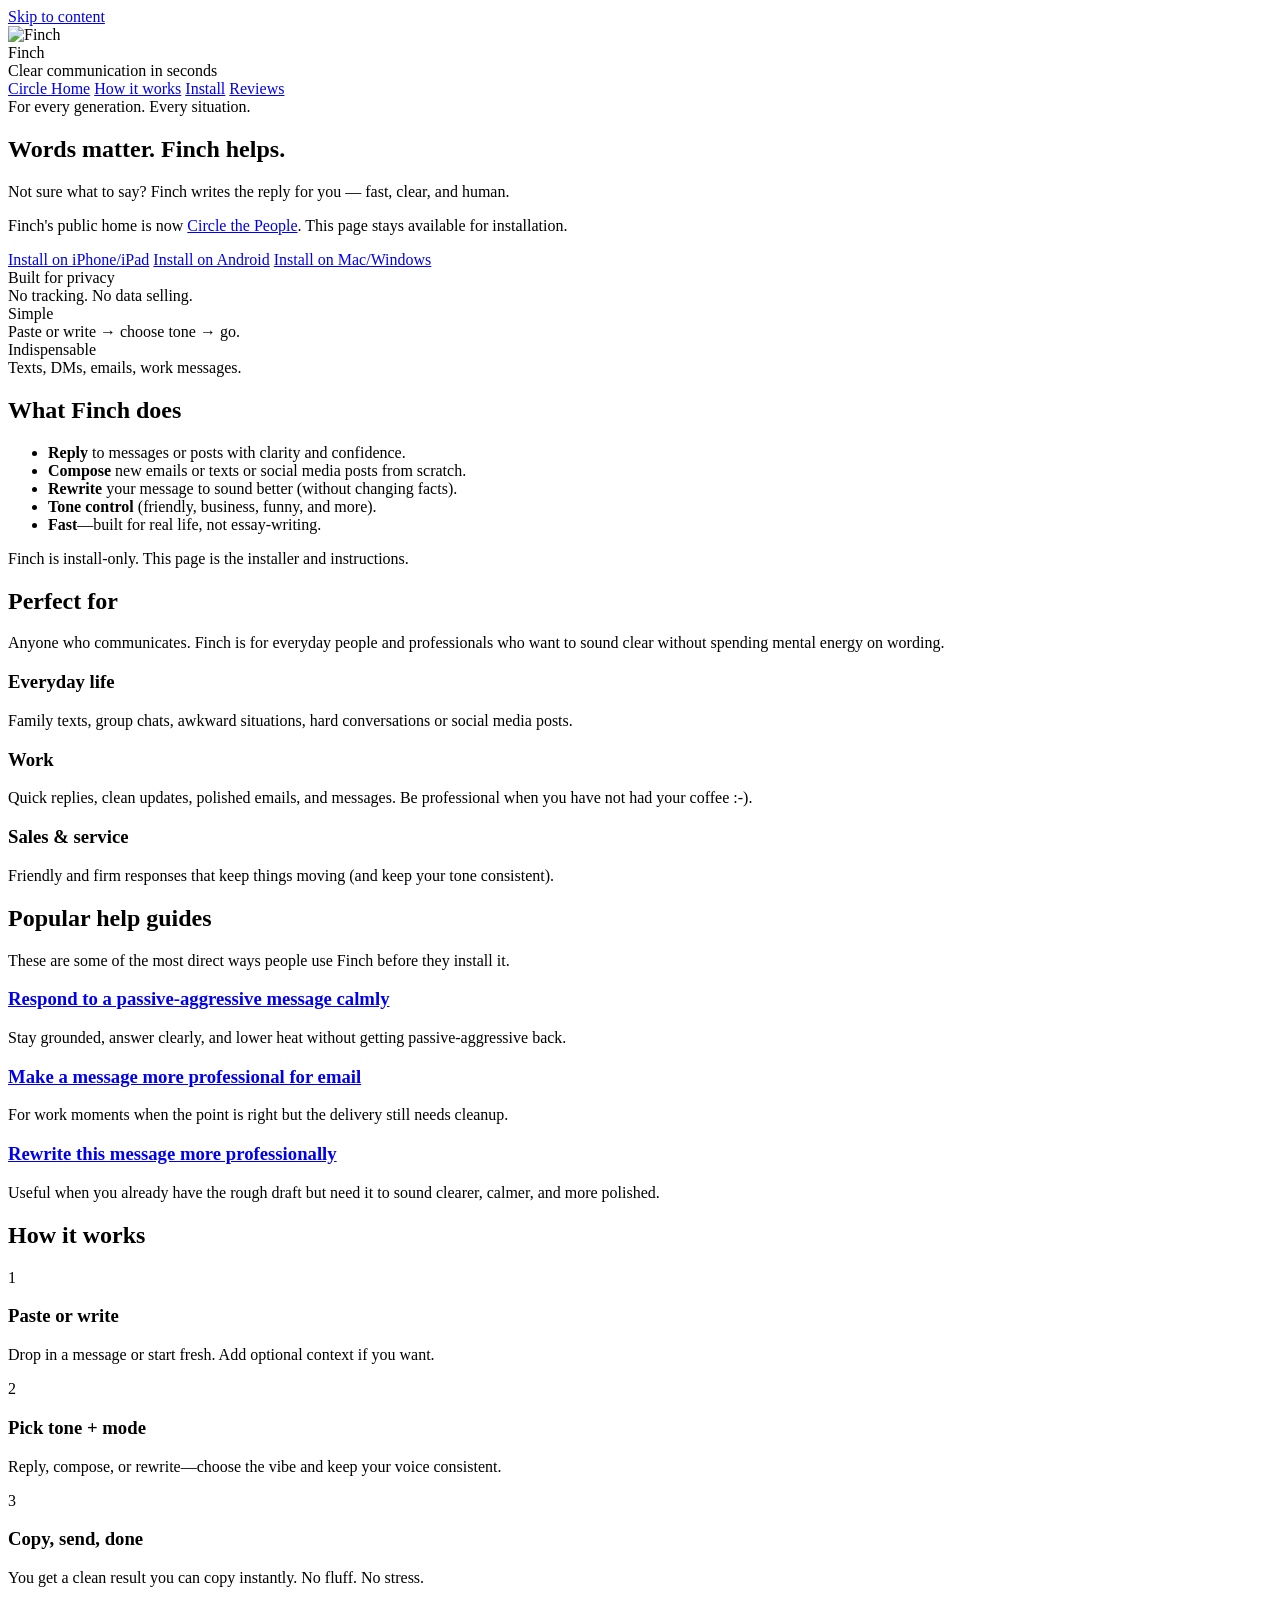
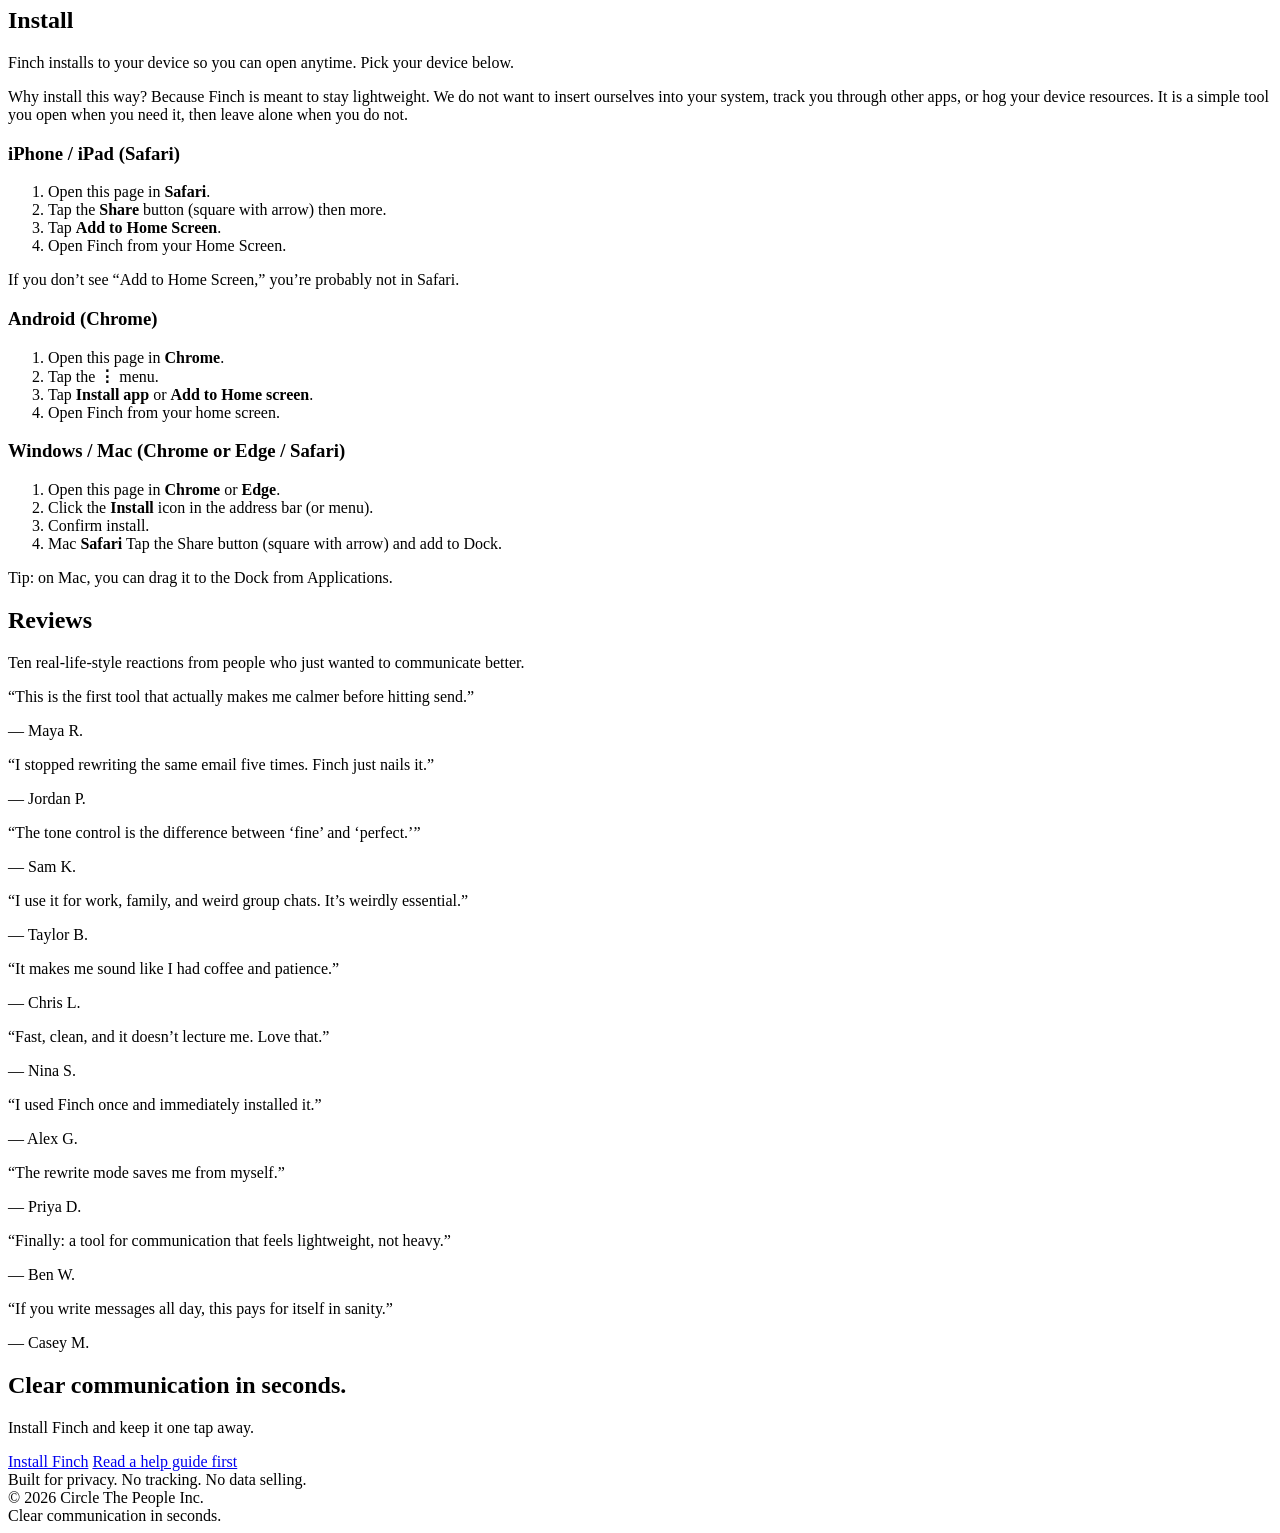
==== pages/index.html @ f5c632ac "Add Finch lightweight install trust note" ====
<!doctype html>
<html lang="en">
<head>
  <meta charset="utf-8" />
  <meta name="viewport" content="width=device-width,initial-scale=1,viewport-fit=cover" />

  <title>Finch — Clear communication in seconds</title>
  <meta name="description" content="Finch helps you write clearer messages, posts and emails in seconds—reply, compose, rewrite, and sound like you." />
  <meta name="robots" content="noindex, follow, noarchive" />
  <link rel="canonical" href="https://circlethepeople.com/finch/" />

  <!-- PWA -->
  <meta name="theme-color" content="#2DCBB7" />
  <link rel="manifest" href="/site.webmanifest" />

  <!-- Icons (adjust filenames only if yours differ) -->
  <link rel="icon" href="/favicon.ico" />
  <link rel="apple-touch-icon" href="/apple-touch-icon.png" />

  <!-- Social -->
  <meta property="og:title" content="Finch — Clear communication in seconds" />
  <meta property="og:description" content="Words matter. Finch helps. Reply, compose, and rewrite in seconds." />
  <meta property="og:type" content="website" />
  <meta property="og:url" content="https://circlethepeople.com/finch/" />

  <script type="application/ld+json">
    {
      "@context": "https://schema.org",
      "@type": "SoftwareApplication",
      "name": "Finch",
      "applicationCategory": "CommunicationApplication",
      "operatingSystem": "Web",
      "url": "https://circlethepeople.com/finch/",
      "installUrl": "https://finchisacinch.com/#install",
      "description": "Finch helps you generate replies to messages instantly using tone and context.",
      "sameAs": [
        "https://finchisacinch.com/"
      ],
      "isPartOf": {
        "@type": "WebSite",
        "name": "Circle the People",
        "url": "https://circlethepeople.com/"
      }
    }
  </script>

  <!-- CSS -->
  <link rel="stylesheet" href="/style.css?v=77781" />
</head>

<body class="install">
  <a class="skip" href="#main">Skip to content</a>

  <!-- Top nav -->
  <header class="siteHeader">
    <div class="wrap">
      <div class="brandLockup">
        <img class="logo" src="/icon-192.png" alt="Finch" width="36" height="36" />
        <div class="brandText">
          <div class="brandName">Finch</div>
          <div class="brandTag">Clear communication in seconds</div>
        </div>
      </div>

      <nav class="siteNav">
        <a href="https://circlethepeople.com/finch/" class="navLink">Circle Home</a>
        <a href="#how" class="navLink">How it works</a>
        <a href="#install" class="navLink">Install</a>
        <a href="#reviews" class="navLink">Reviews</a>
      </nav>
    </div>
  </header>

  <main id="main">
    <!-- HERO -->
    <section class="hero">
      <div class="wrap heroGrid">
        <div class="heroCopy">
          <div class="pill">For every generation. Every situation.</div>

         <h1 class="heroTitle">Words matter. Finch helps.</h1>
<p class="heroSub">
  Not sure what to say? Finch writes the reply for you — fast, clear, and human.
</p>
          <p class="heroSub">
            Finch's public home is now <a href="https://circlethepeople.com/finch/">Circle the People</a>.
            This page stays available for installation.
          </p>

          <div class="ctaRow">
            <a class="btn btnPrimary" href="#install-ios">Install on iPhone/iPad</a>
            <a class="btn btnGhost" href="#install-android">Install on Android</a>
            <a class="btn btnGhost" href="#install-desktop">Install on Mac/Windows</a>
          </div>

          <div class="trustRow">
            <div class="trustItem">
              <div class="trustTitle">Built for privacy</div>
              <div class="trustText">No tracking. No data selling.</div>
            </div>
            <div class="trustItem">
              <div class="trustTitle">Simple</div>
              <div class="trustText">Paste or write → choose tone → go.</div>
            </div>
            <div class="trustItem">
              <div class="trustTitle">Indispensable</div>
              <div class="trustText">Texts, DMs, emails, work messages.</div>
            </div>
          </div>
        </div>

        <!-- Right side: clean feature bullets (NO preview image) -->
        <div class="heroCard">
          <h2 class="cardTitle">What Finch does</h2>
          <ul class="cleanList">
            <li><strong>Reply</strong> to messages or posts with clarity and confidence.</li>
            <li><strong>Compose</strong> new emails or texts or social media posts from scratch.</li>
            <li><strong>Rewrite</strong> your message to sound better (without changing facts).</li>
            <li><strong>Tone control</strong> (friendly, business, funny, and more).</li>
            <li><strong>Fast</strong>—built for real life, not essay-writing.</li>
          </ul>

          <div class="note">
            Finch is install-only. This page is the installer and instructions.
          </div>
        </div>
      </div>
    </section>

    <!-- WHO IT'S FOR -->
    <section class="section">
      <div class="wrap">
        <h2 class="sectionTitle">Perfect for</h2>
        <p class="sectionSub">
          Anyone who communicates. Finch is for everyday people and professionals who want to sound clear without spending mental energy on wording.
        </p>

          <div class="grid3">
            <div class="tile">
              <h3>Everyday life</h3>
              <p>Family texts, group chats, awkward situations, hard conversations or social media posts.</p>
            </div>
          <div class="tile">
            <h3>Work</h3>
            <p>Quick replies, clean updates, polished emails, and messages. Be professional when you have not had your coffee :-).</p>
          </div>
          <div class="tile">
            <h3>Sales & service</h3>
            <p>Friendly and firm responses that keep things moving (and keep your tone consistent).</p>
            </div>
          </div>
        </div>
      </section>

    <section class="section" aria-labelledby="help-guides">
      <div class="wrap">
        <h2 class="sectionTitle" id="help-guides">Popular help guides</h2>
        <p class="sectionSub">
          These are some of the most direct ways people use Finch before they install it.
        </p>

        <div class="grid3">
          <div class="tile">
            <h3><a href="https://help.circlethepeople.com/respond-to-passive-aggressive-message-calmly">Respond to a passive-aggressive message calmly</a></h3>
            <p>Stay grounded, answer clearly, and lower heat without getting passive-aggressive back.</p>
          </div>
          <div class="tile">
            <h3><a href="https://help.circlethepeople.com/make-message-more-professional-for-email">Make a message more professional for email</a></h3>
            <p>For work moments when the point is right but the delivery still needs cleanup.</p>
          </div>
          <div class="tile">
            <h3><a href="https://help.circlethepeople.com/rewrite-this-message-more-professional">Rewrite this message more professionally</a></h3>
            <p>Useful when you already have the rough draft but need it to sound clearer, calmer, and more polished.</p>
          </div>
        </div>
      </div>
    </section>

    <!-- HOW IT WORKS -->
    <section class="section" id="how">
      <div class="wrap">
        <h2 class="sectionTitle">How it works</h2>
        <div class="grid3">
          <div class="step">
            <div class="stepNum">1</div>
            <h3>Paste or write</h3>
            <p>Drop in a message or start fresh. Add optional context if you want.</p>
          </div>
          <div class="step">
            <div class="stepNum">2</div>
            <h3>Pick tone + mode</h3>
            <p>Reply, compose, or rewrite—choose the vibe and keep your voice consistent.</p>
          </div>
          <div class="step">
            <div class="stepNum">3</div>
            <h3>Copy, send, done</h3>
            <p>You get a clean result you can copy instantly. No fluff. No stress.</p>
          </div>
        </div>
      </div>
    </section>

    <!-- INSTALL -->
    <section class="section" id="install">
      <div class="wrap">
        <h2 class="sectionTitle">Install</h2>
        <p class="sectionSub">
          Finch installs to your device so you can open anytime.
          Pick your device below.
        </p>
        <p class="installTrustNote">
          Why install this way? Because Finch is meant to stay lightweight. We do not want to insert
          ourselves into your system, track you through other apps, or hog your device resources.
          It is a simple tool you open when you need it, then leave alone when you do not.
        </p>

        <div class="installGrid">
          <!-- iOS -->
          <div class="installCard" id="install-ios">
            <h3>iPhone / iPad (Safari)</h3>
            <ol>
              <li>Open this page in <strong>Safari</strong>.</li>
              <li>Tap the <strong>Share</strong> button (square with arrow) then more.</li>
              <li>Tap <strong>Add to Home Screen</strong>.</li>
              <li>Open Finch from your Home Screen.</li>
            </ol>
            <div class="smallNote">If you don’t see “Add to Home Screen,” you’re probably not in Safari.</div>
          </div>

          <!-- Android -->
          <div class="installCard" id="install-android">
            <h3>Android (Chrome)</h3>
            <ol>
              <li>Open this page in <strong>Chrome</strong>.</li>
              <li>Tap the <strong>⋮</strong> menu.</li>
              <li>Tap <strong>Install app</strong> or <strong>Add to Home screen</strong>.</li>
              <li>Open Finch from your home screen.</li>
            </ol>
          </div>

          <!-- Desktop -->
          <div class="installCard" id="install-desktop">
            <h3>Windows / Mac (Chrome or Edge / Safari)</h3>
            <ol>
              <li>Open this page in <strong>Chrome</strong> or <strong>Edge</strong>.</li>
              <li>Click the <strong>Install</strong> icon in the address bar (or menu).</li>
              <li>Confirm install.</li>
              <li>Mac <strong>Safari</strong> Tap the Share button (square with arrow) and add to Dock.</li>
            </ol>
            <div class="smallNote">Tip: on Mac, you can drag it to the Dock from Applications.</div>
          </div>
        </div>
      </div>
    </section>

    <!-- TESTIMONIALS -->
    <section class="section" id="reviews">
      <div class="wrap">
        <h2 class="sectionTitle">Reviews</h2>
        <p class="sectionSub">Ten real-life-style reactions from people who just wanted to communicate better.</p>

        <div class="reviewsGrid">
          <div class="review"><p>“This is the first tool that actually makes me calmer before hitting send.”</p><span>— Maya R.</span></div>
          <div class="review"><p>“I stopped rewriting the same email five times. Finch just nails it.”</p><span>— Jordan P.</span></div>
          <div class="review"><p>“The tone control is the difference between ‘fine’ and ‘perfect.’”</p><span>— Sam K.</span></div>
          <div class="review"><p>“I use it for work, family, and weird group chats. It’s weirdly essential.”</p><span>— Taylor B.</span></div>
          <div class="review"><p>“It makes me sound like I had coffee and patience.”</p><span>— Chris L.</span></div>
          <div class="review"><p>“Fast, clean, and it doesn’t lecture me. Love that.”</p><span>— Nina S.</span></div>
          <div class="review"><p>“I used Finch once and immediately installed it.”</p><span>— Alex G.</span></div>
          <div class="review"><p>“The rewrite mode saves me from myself.”</p><span>— Priya D.</span></div>
          <div class="review"><p>“Finally: a tool for communication that feels lightweight, not heavy.”</p><span>— Ben W.</span></div>
          <div class="review"><p>“If you write messages all day, this pays for itself in sanity.”</p><span>— Casey M.</span></div>
        </div>
      </div>
    </section>

    <!-- FINAL CTA -->
    <section class="finalCta">
      <div class="wrap finalCtaInner">
        <h2>Clear communication in seconds.</h2>
        <p>Install Finch and keep it one tap away.</p>
        <div class="ctaRow">
          <a class="btn btnPrimary" href="#install">Install Finch</a>
          <a class="btn btnGhost" href="https://help.circlethepeople.com/respond-to-passive-aggressive-message-calmly">Read a help guide first</a>
        </div>
        <div class="privacyLine">Built for privacy. No tracking. No data selling.</div>
      </div>
    </section>
  </main>

  <footer class="siteFooter">
    <div class="wrap footerInner">
      <div>© <span id="year"></span> Circle The People Inc.</div>
      <div class="footerRight">Clear communication in seconds.</div>
    </div>
  </footer>

  <script src="/index.js" defer></script>
  <script>
    // tiny convenience: year
    (function(){ 
      var y = document.getElementById("year");
      if (y) y.textContent = String(new Date().getFullYear());
    })();
  </script>
</body>
</html>
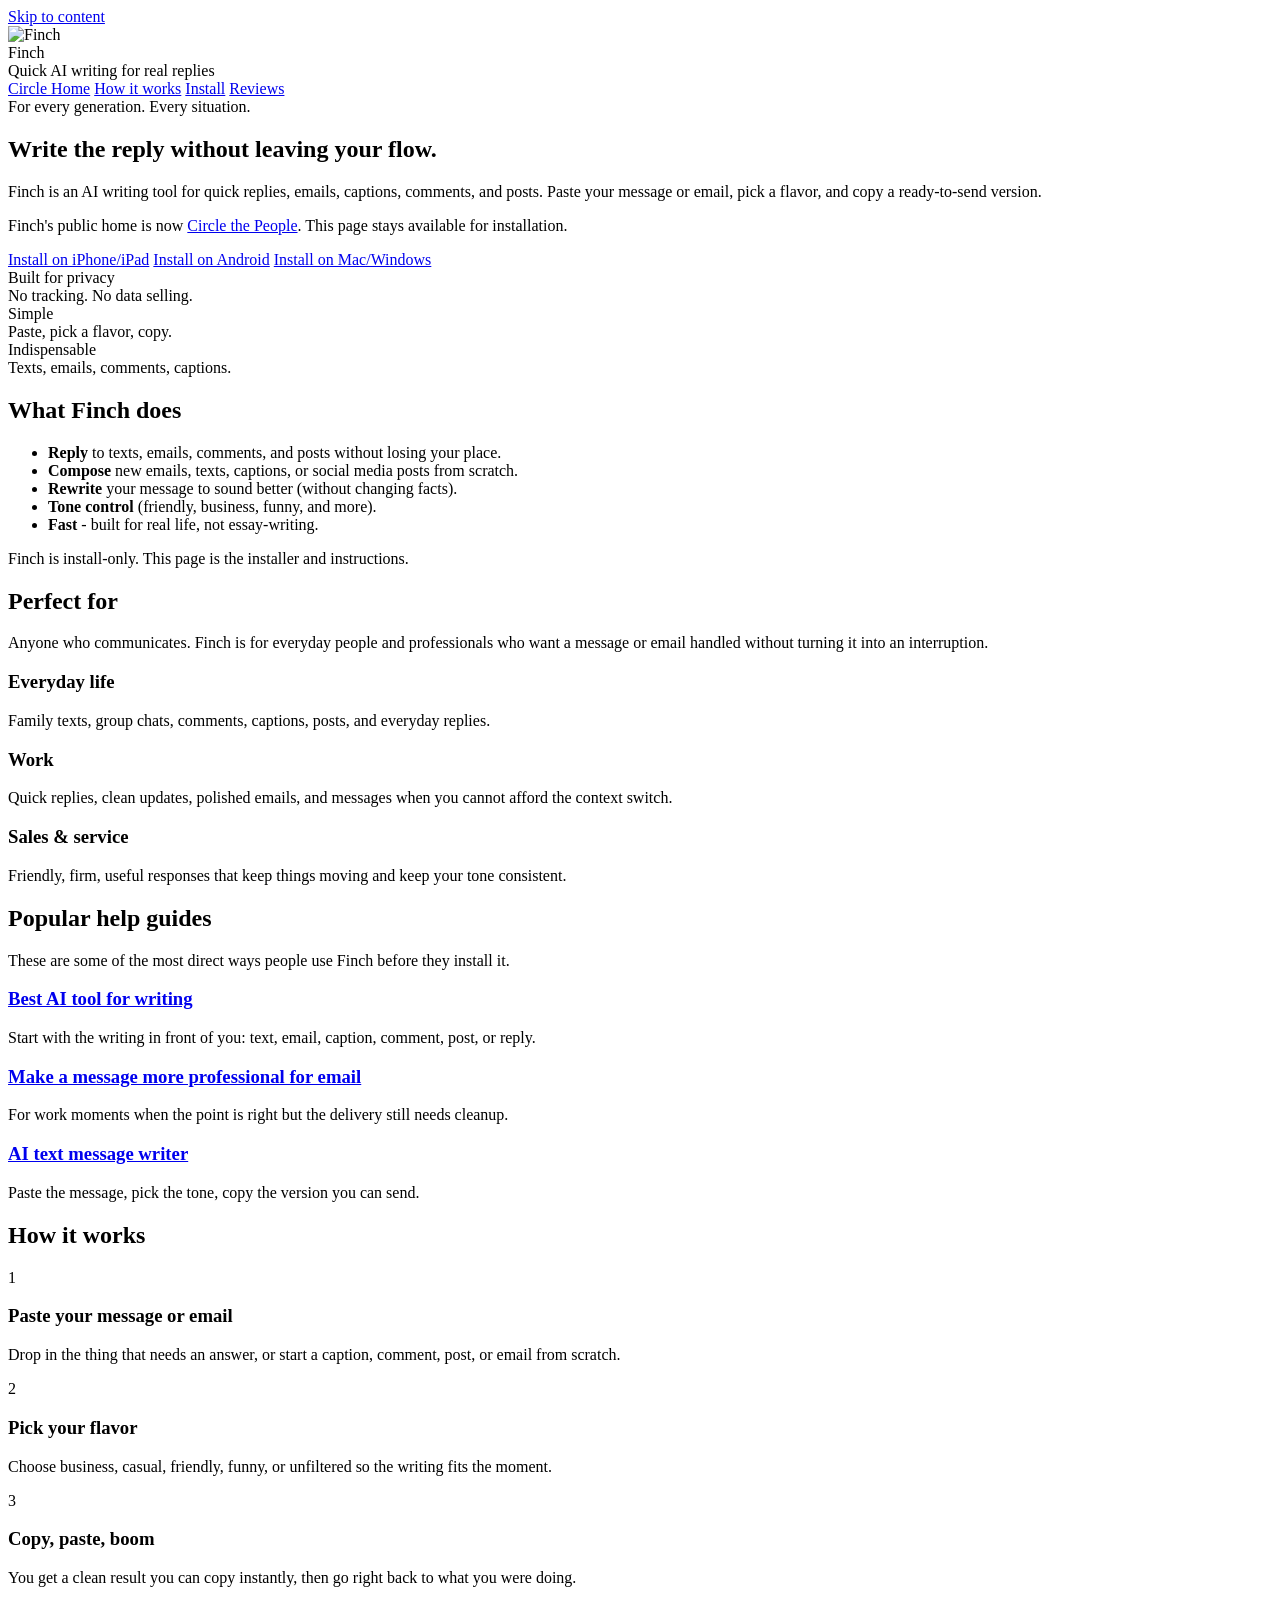
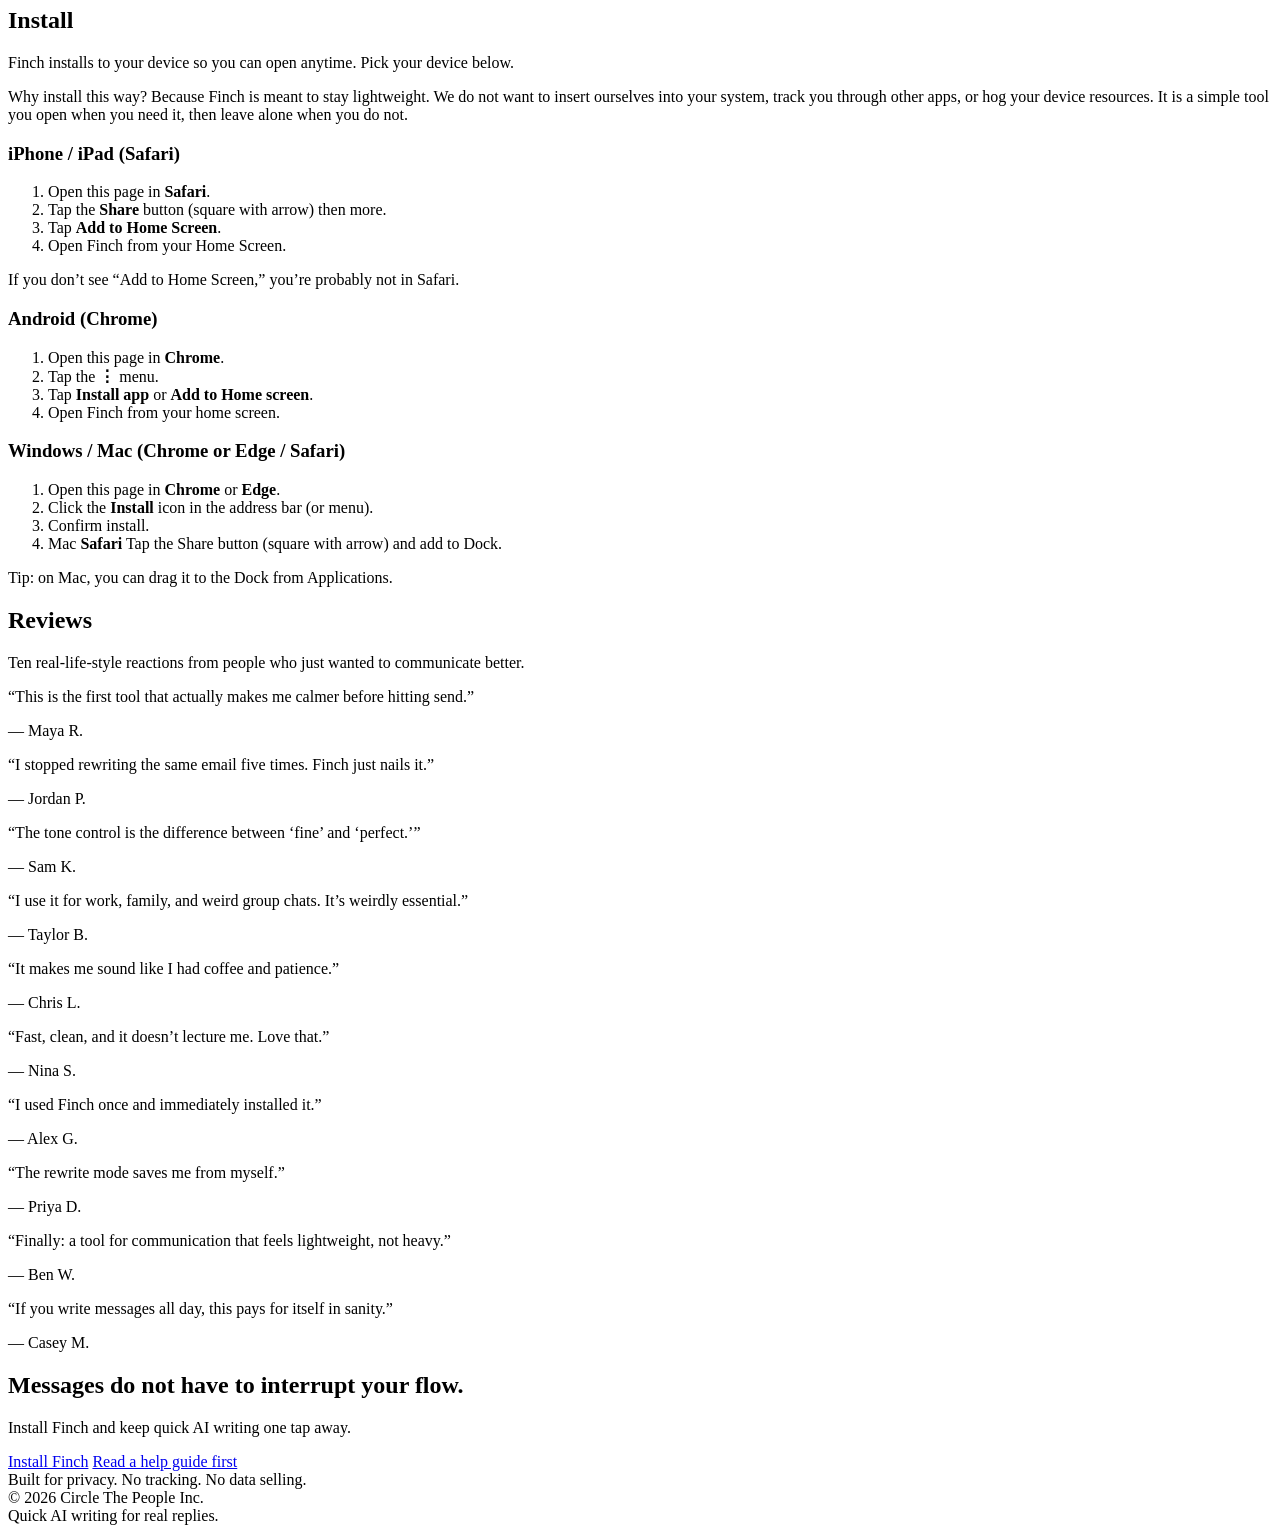
==== commit c20405e7: "Update Finch install and app positioning" ====
--- a/pages/index.html
+++ b/pages/index.html
@@ -4,8 +4,8 @@
   <meta charset="utf-8" />
   <meta name="viewport" content="width=device-width,initial-scale=1,viewport-fit=cover" />
 
-  <title>Finch — Clear communication in seconds</title>
-  <meta name="description" content="Finch helps you write clearer messages, posts and emails in seconds—reply, compose, rewrite, and sound like you." />
+  <title>Finch — AI Writing for Messages, Emails, and Replies</title>
+  <meta name="description" content="Finch is an AI writing tool for quick replies, emails, captions, comments, and posts. Paste your message or email, pick a flavor, and copy a ready-to-send version." />
   <meta name="robots" content="noindex, follow, noarchive" />
   <link rel="canonical" href="https://circlethepeople.com/finch/" />
 
@@ -18,8 +18,8 @@
   <link rel="apple-touch-icon" href="/apple-touch-icon.png" />
 
   <!-- Social -->
-  <meta property="og:title" content="Finch — Clear communication in seconds" />
-  <meta property="og:description" content="Words matter. Finch helps. Reply, compose, and rewrite in seconds." />
+  <meta property="og:title" content="Finch — AI Writing for Messages, Emails, and Replies" />
+  <meta property="og:description" content="Write quick replies, emails, captions, comments, and posts without leaving your flow." />
   <meta property="og:type" content="website" />
   <meta property="og:url" content="https://circlethepeople.com/finch/" />
 
@@ -32,7 +32,7 @@
       "operatingSystem": "Web",
       "url": "https://circlethepeople.com/finch/",
       "installUrl": "https://finchisacinch.com/#install",
-      "description": "Finch helps you generate replies to messages instantly using tone and context.",
+      "description": "Finch is an AI writing tool for quick replies, emails, captions, comments, and posts. Paste your message or email, pick a flavor, and copy a ready-to-send version.",
       "sameAs": [
         "https://finchisacinch.com/"
       ],
@@ -58,7 +58,7 @@
         <img class="logo" src="/icon-192.png" alt="Finch" width="36" height="36" />
         <div class="brandText">
           <div class="brandName">Finch</div>
-          <div class="brandTag">Clear communication in seconds</div>
+          <div class="brandTag">Quick AI writing for real replies</div>
         </div>
       </div>
 
@@ -78,9 +78,9 @@
         <div class="heroCopy">
           <div class="pill">For every generation. Every situation.</div>
 
-         <h1 class="heroTitle">Words matter. Finch helps.</h1>
+         <h1 class="heroTitle">Write the reply without leaving your flow.</h1>
 <p class="heroSub">
-  Not sure what to say? Finch writes the reply for you — fast, clear, and human.
+  Finch is an AI writing tool for quick replies, emails, captions, comments, and posts. Paste your message or email, pick a flavor, and copy a ready-to-send version.
 </p>
           <p class="heroSub">
             Finch's public home is now <a href="https://circlethepeople.com/finch/">Circle the People</a>.
@@ -100,11 +100,11 @@
             </div>
             <div class="trustItem">
               <div class="trustTitle">Simple</div>
-              <div class="trustText">Paste or write → choose tone → go.</div>
+              <div class="trustText">Paste, pick a flavor, copy.</div>
             </div>
             <div class="trustItem">
               <div class="trustTitle">Indispensable</div>
-              <div class="trustText">Texts, DMs, emails, work messages.</div>
+              <div class="trustText">Texts, emails, comments, captions.</div>
             </div>
           </div>
         </div>
@@ -113,11 +113,11 @@
         <div class="heroCard">
           <h2 class="cardTitle">What Finch does</h2>
           <ul class="cleanList">
-            <li><strong>Reply</strong> to messages or posts with clarity and confidence.</li>
-            <li><strong>Compose</strong> new emails or texts or social media posts from scratch.</li>
+            <li><strong>Reply</strong> to texts, emails, comments, and posts without losing your place.</li>
+            <li><strong>Compose</strong> new emails, texts, captions, or social media posts from scratch.</li>
             <li><strong>Rewrite</strong> your message to sound better (without changing facts).</li>
             <li><strong>Tone control</strong> (friendly, business, funny, and more).</li>
-            <li><strong>Fast</strong>—built for real life, not essay-writing.</li>
+            <li><strong>Fast</strong> - built for real life, not essay-writing.</li>
           </ul>
 
           <div class="note">
@@ -132,21 +132,21 @@
       <div class="wrap">
         <h2 class="sectionTitle">Perfect for</h2>
         <p class="sectionSub">
-          Anyone who communicates. Finch is for everyday people and professionals who want to sound clear without spending mental energy on wording.
+          Anyone who communicates. Finch is for everyday people and professionals who want a message or email handled without turning it into an interruption.
         </p>
 
           <div class="grid3">
             <div class="tile">
               <h3>Everyday life</h3>
-              <p>Family texts, group chats, awkward situations, hard conversations or social media posts.</p>
+              <p>Family texts, group chats, comments, captions, posts, and everyday replies.</p>
             </div>
           <div class="tile">
             <h3>Work</h3>
-            <p>Quick replies, clean updates, polished emails, and messages. Be professional when you have not had your coffee :-).</p>
+            <p>Quick replies, clean updates, polished emails, and messages when you cannot afford the context switch.</p>
           </div>
           <div class="tile">
             <h3>Sales & service</h3>
-            <p>Friendly and firm responses that keep things moving (and keep your tone consistent).</p>
+            <p>Friendly, firm, useful responses that keep things moving and keep your tone consistent.</p>
             </div>
           </div>
         </div>
@@ -161,16 +161,16 @@
 
         <div class="grid3">
           <div class="tile">
-            <h3><a href="https://help.circlethepeople.com/respond-to-passive-aggressive-message-calmly">Respond to a passive-aggressive message calmly</a></h3>
-            <p>Stay grounded, answer clearly, and lower heat without getting passive-aggressive back.</p>
+            <h3><a href="https://help.circlethepeople.com/best-ai-tool-for-writing">Best AI tool for writing</a></h3>
+            <p>Start with the writing in front of you: text, email, caption, comment, post, or reply.</p>
           </div>
           <div class="tile">
             <h3><a href="https://help.circlethepeople.com/make-message-more-professional-for-email">Make a message more professional for email</a></h3>
             <p>For work moments when the point is right but the delivery still needs cleanup.</p>
           </div>
           <div class="tile">
-            <h3><a href="https://help.circlethepeople.com/rewrite-this-message-more-professional">Rewrite this message more professionally</a></h3>
-            <p>Useful when you already have the rough draft but need it to sound clearer, calmer, and more polished.</p>
+            <h3><a href="https://help.circlethepeople.com/ai-text-message-writer">AI text message writer</a></h3>
+            <p>Paste the message, pick the tone, copy the version you can send.</p>
           </div>
         </div>
       </div>
@@ -183,18 +183,18 @@
         <div class="grid3">
           <div class="step">
             <div class="stepNum">1</div>
-            <h3>Paste or write</h3>
-            <p>Drop in a message or start fresh. Add optional context if you want.</p>
+            <h3>Paste your message or email</h3>
+            <p>Drop in the thing that needs an answer, or start a caption, comment, post, or email from scratch.</p>
           </div>
           <div class="step">
             <div class="stepNum">2</div>
-            <h3>Pick tone + mode</h3>
-            <p>Reply, compose, or rewrite—choose the vibe and keep your voice consistent.</p>
+            <h3>Pick your flavor</h3>
+            <p>Choose business, casual, friendly, funny, or unfiltered so the writing fits the moment.</p>
           </div>
           <div class="step">
             <div class="stepNum">3</div>
-            <h3>Copy, send, done</h3>
-            <p>You get a clean result you can copy instantly. No fluff. No stress.</p>
+            <h3>Copy, paste, boom</h3>
+            <p>You get a clean result you can copy instantly, then go right back to what you were doing.</p>
           </div>
         </div>
       </div>
@@ -277,11 +277,11 @@
     <!-- FINAL CTA -->
     <section class="finalCta">
       <div class="wrap finalCtaInner">
-        <h2>Clear communication in seconds.</h2>
-        <p>Install Finch and keep it one tap away.</p>
+        <h2>Messages do not have to interrupt your flow.</h2>
+        <p>Install Finch and keep quick AI writing one tap away.</p>
         <div class="ctaRow">
           <a class="btn btnPrimary" href="#install">Install Finch</a>
-          <a class="btn btnGhost" href="https://help.circlethepeople.com/respond-to-passive-aggressive-message-calmly">Read a help guide first</a>
+          <a class="btn btnGhost" href="https://help.circlethepeople.com/best-ai-tool-for-writing">Read a help guide first</a>
         </div>
         <div class="privacyLine">Built for privacy. No tracking. No data selling.</div>
       </div>
@@ -291,7 +291,7 @@
   <footer class="siteFooter">
     <div class="wrap footerInner">
       <div>© <span id="year"></span> Circle The People Inc.</div>
-      <div class="footerRight">Clear communication in seconds.</div>
+      <div class="footerRight">Quick AI writing for real replies.</div>
     </div>
   </footer>
 
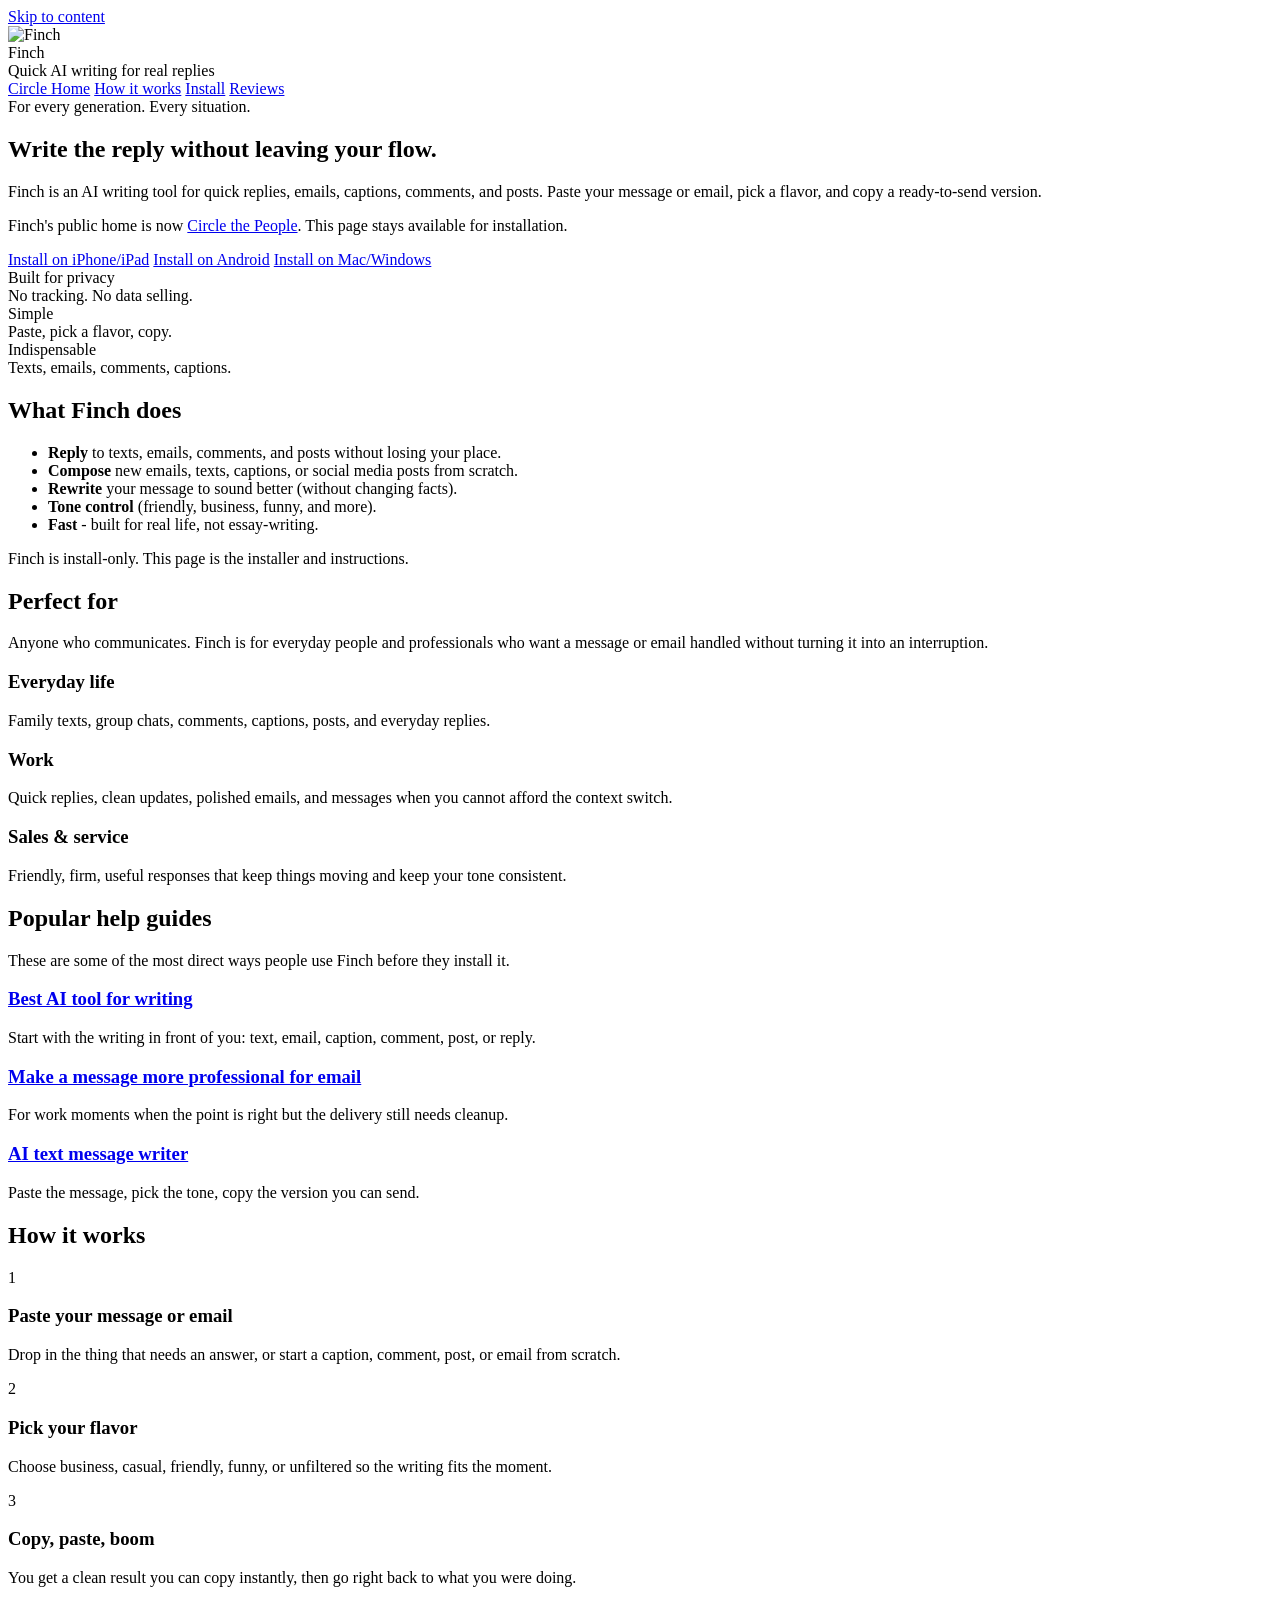
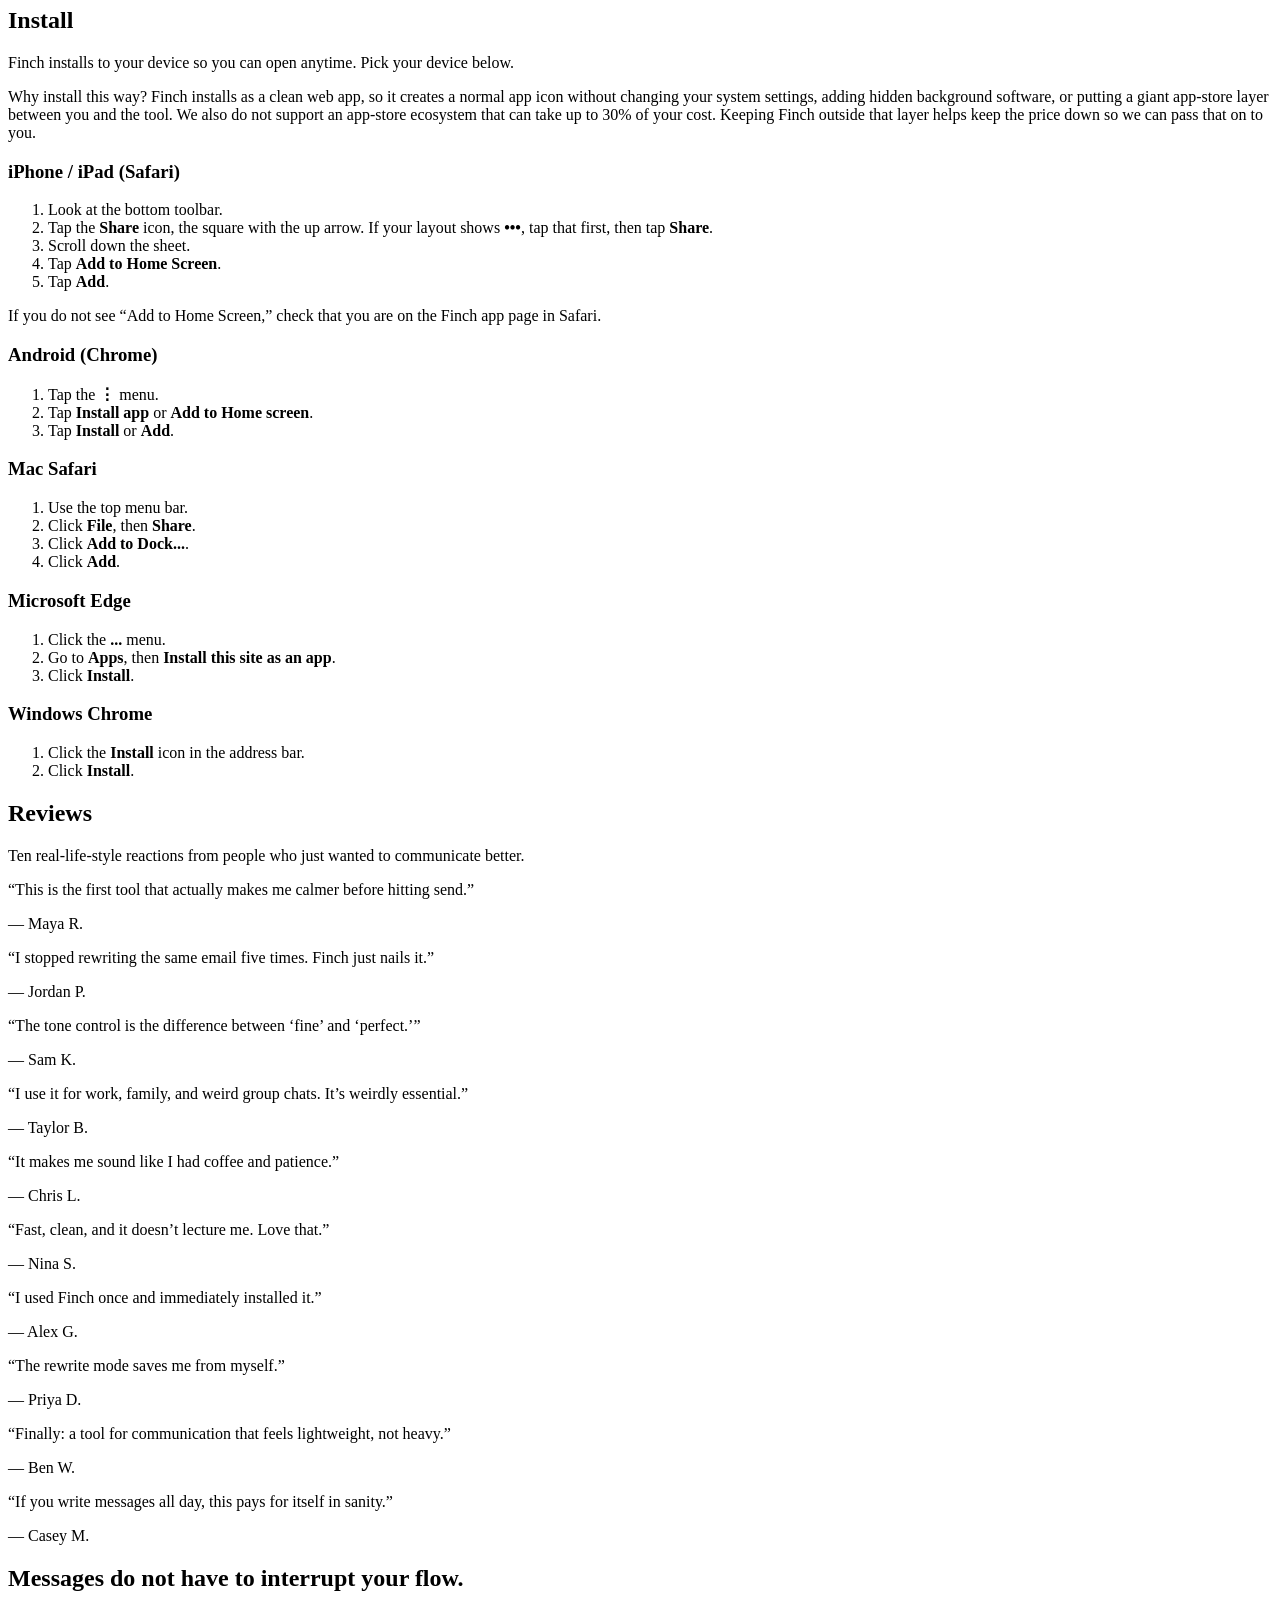
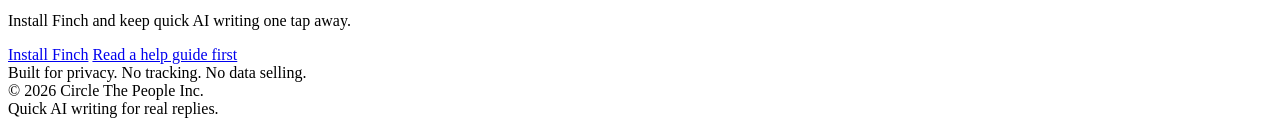
==== commit 97c1cdda: "Clarify install instructions" ====
--- a/pages/index.html
+++ b/pages/index.html
@@ -209,9 +209,11 @@
           Pick your device below.
         </p>
         <p class="installTrustNote">
-          Why install this way? Because Finch is meant to stay lightweight. We do not want to insert
-          ourselves into your system, track you through other apps, or hog your device resources.
-          It is a simple tool you open when you need it, then leave alone when you do not.
+          Why install this way? Finch installs as a clean web app, so it creates a normal app icon
+          without changing your system settings, adding hidden background software, or putting a
+          giant app-store layer between you and the tool. We also do not support an app-store
+          ecosystem that can take up to 30% of your cost. Keeping Finch outside that layer helps
+          keep the price down so we can pass that on to you.
         </p>
 
         <div class="installGrid">
@@ -219,35 +221,51 @@
           <div class="installCard" id="install-ios">
             <h3>iPhone / iPad (Safari)</h3>
             <ol>
-              <li>Open this page in <strong>Safari</strong>.</li>
-              <li>Tap the <strong>Share</strong> button (square with arrow) then more.</li>
+              <li>Look at the bottom toolbar.</li>
+              <li>Tap the <strong>Share</strong> icon, the square with the up arrow. If your layout shows <strong>•••</strong>, tap that first, then tap <strong>Share</strong>.</li>
+              <li>Scroll down the sheet.</li>
               <li>Tap <strong>Add to Home Screen</strong>.</li>
-              <li>Open Finch from your Home Screen.</li>
-            </ol>
-            <div class="smallNote">If you don’t see “Add to Home Screen,” you’re probably not in Safari.</div>
+              <li>Tap <strong>Add</strong>.</li>
+            </ol>
+            <div class="smallNote">If you do not see “Add to Home Screen,” check that you are on the Finch app page in Safari.</div>
           </div>
 
           <!-- Android -->
           <div class="installCard" id="install-android">
             <h3>Android (Chrome)</h3>
             <ol>
-              <li>Open this page in <strong>Chrome</strong>.</li>
               <li>Tap the <strong>⋮</strong> menu.</li>
               <li>Tap <strong>Install app</strong> or <strong>Add to Home screen</strong>.</li>
-              <li>Open Finch from your home screen.</li>
+              <li>Tap <strong>Install</strong> or <strong>Add</strong>.</li>
             </ol>
           </div>
 
           <!-- Desktop -->
           <div class="installCard" id="install-desktop">
-            <h3>Windows / Mac (Chrome or Edge / Safari)</h3>
-            <ol>
-              <li>Open this page in <strong>Chrome</strong> or <strong>Edge</strong>.</li>
-              <li>Click the <strong>Install</strong> icon in the address bar (or menu).</li>
-              <li>Confirm install.</li>
-              <li>Mac <strong>Safari</strong> Tap the Share button (square with arrow) and add to Dock.</li>
-            </ol>
-            <div class="smallNote">Tip: on Mac, you can drag it to the Dock from Applications.</div>
+            <h3>Mac Safari</h3>
+            <ol>
+              <li>Use the top menu bar.</li>
+              <li>Click <strong>File</strong>, then <strong>Share</strong>.</li>
+              <li>Click <strong>Add to Dock...</strong>.</li>
+              <li>Click <strong>Add</strong>.</li>
+            </ol>
+          </div>
+
+          <div class="installCard">
+            <h3>Microsoft Edge</h3>
+            <ol>
+              <li>Click the <strong>...</strong> menu.</li>
+              <li>Go to <strong>Apps</strong>, then <strong>Install this site as an app</strong>.</li>
+              <li>Click <strong>Install</strong>.</li>
+            </ol>
+          </div>
+
+          <div class="installCard">
+            <h3>Windows Chrome</h3>
+            <ol>
+              <li>Click the <strong>Install</strong> icon in the address bar.</li>
+              <li>Click <strong>Install</strong>.</li>
+            </ol>
           </div>
         </div>
       </div>
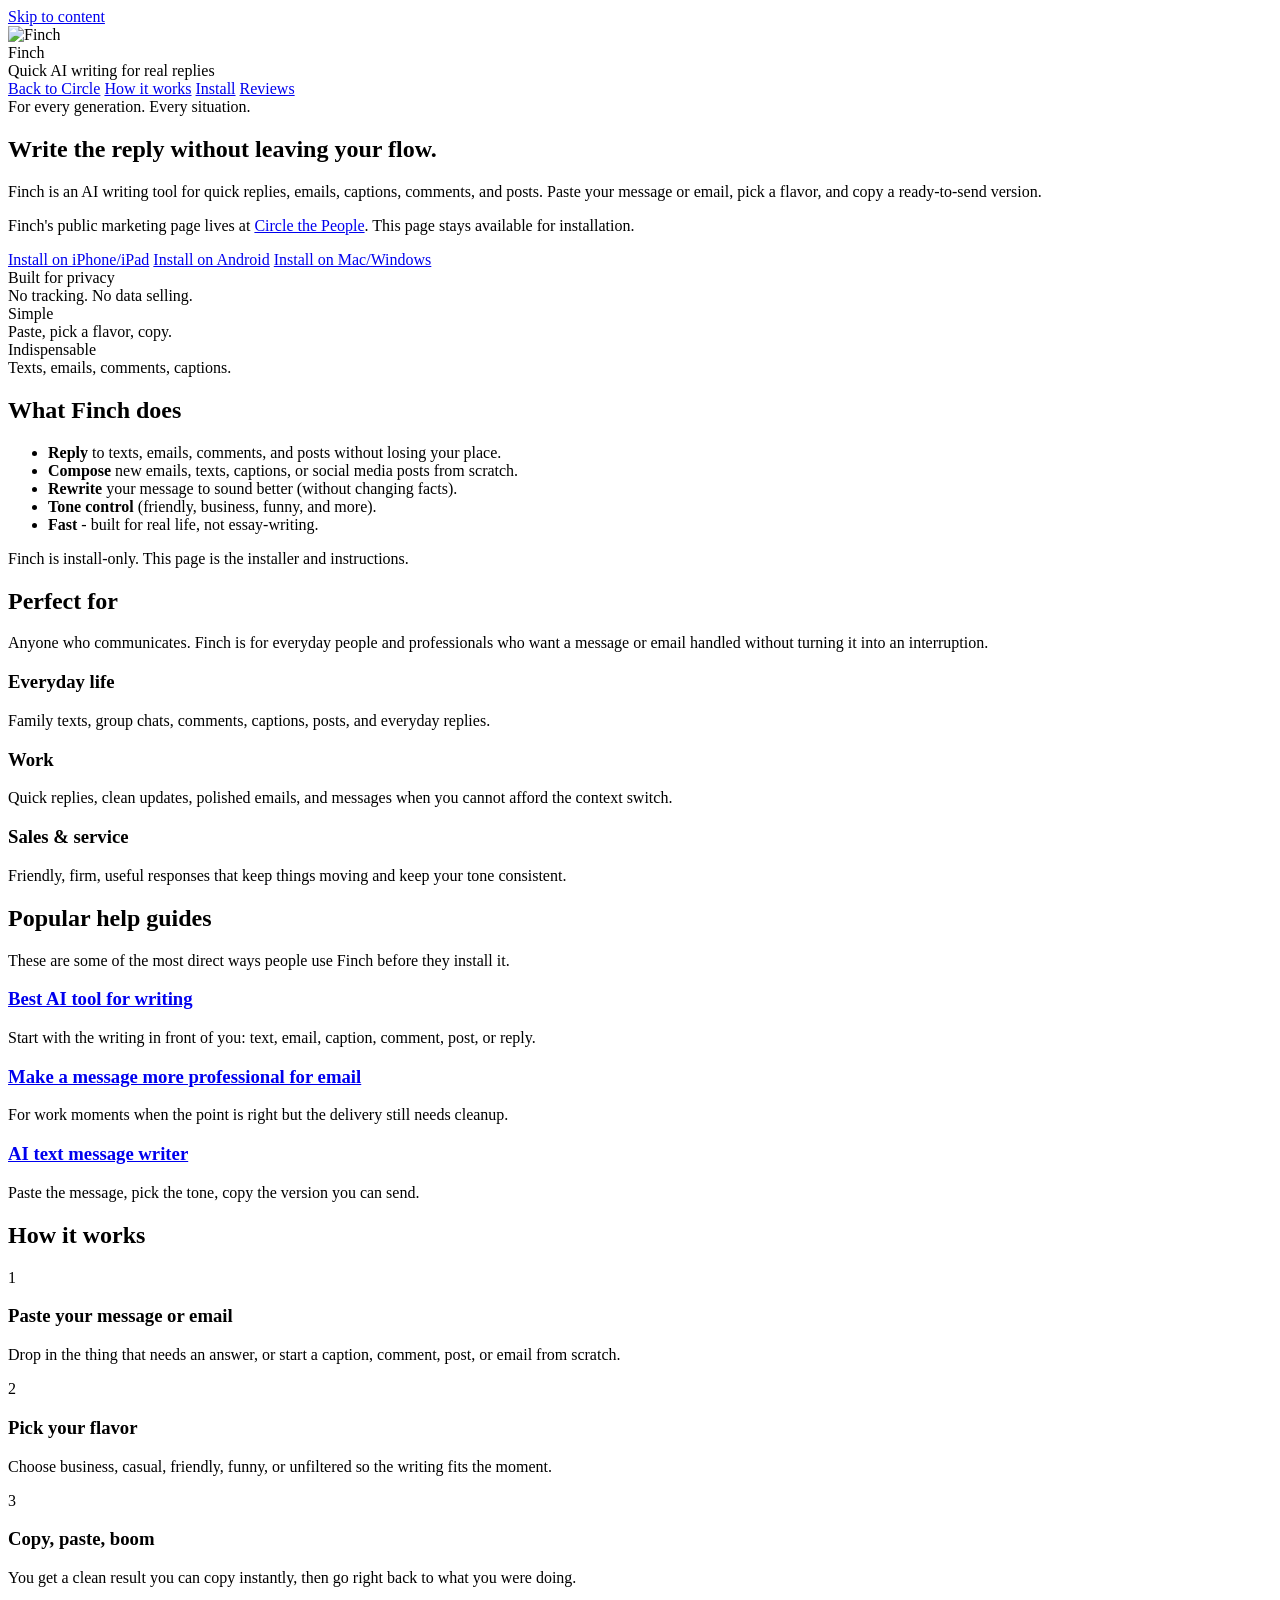
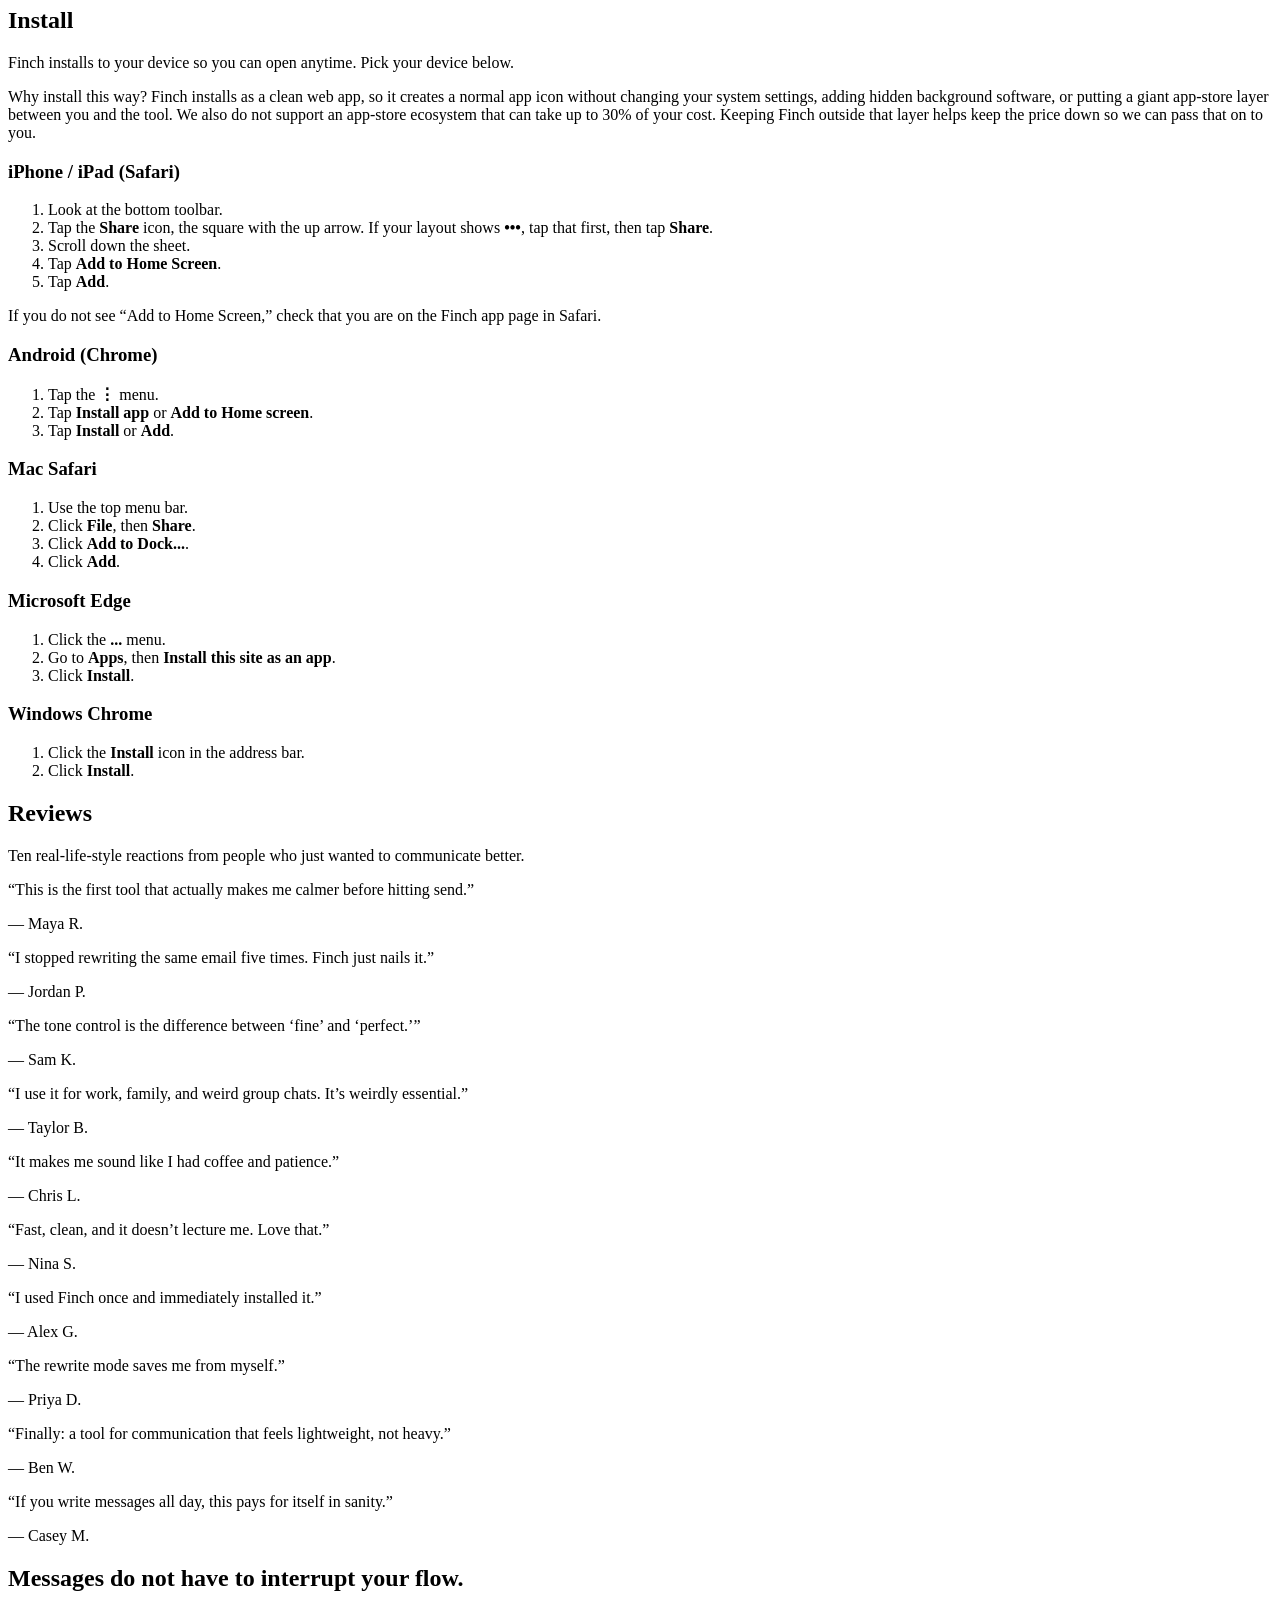
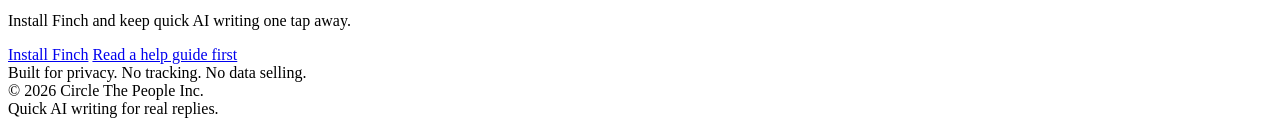
==== commit 5fd145f5: "Fix Circle home link" ====
--- a/pages/index.html
+++ b/pages/index.html
@@ -63,7 +63,7 @@
       </div>
 
       <nav class="siteNav">
-        <a href="https://circlethepeople.com/finch/" class="navLink">Circle Home</a>
+        <a href="https://circlethepeople.com/" class="navLink navLinkHome">Back to Circle</a>
         <a href="#how" class="navLink">How it works</a>
         <a href="#install" class="navLink">Install</a>
         <a href="#reviews" class="navLink">Reviews</a>
@@ -83,7 +83,7 @@
   Finch is an AI writing tool for quick replies, emails, captions, comments, and posts. Paste your message or email, pick a flavor, and copy a ready-to-send version.
 </p>
           <p class="heroSub">
-            Finch's public home is now <a href="https://circlethepeople.com/finch/">Circle the People</a>.
+            Finch's public marketing page lives at <a href="https://circlethepeople.com/finch/">Circle the People</a>.
             This page stays available for installation.
           </p>
 
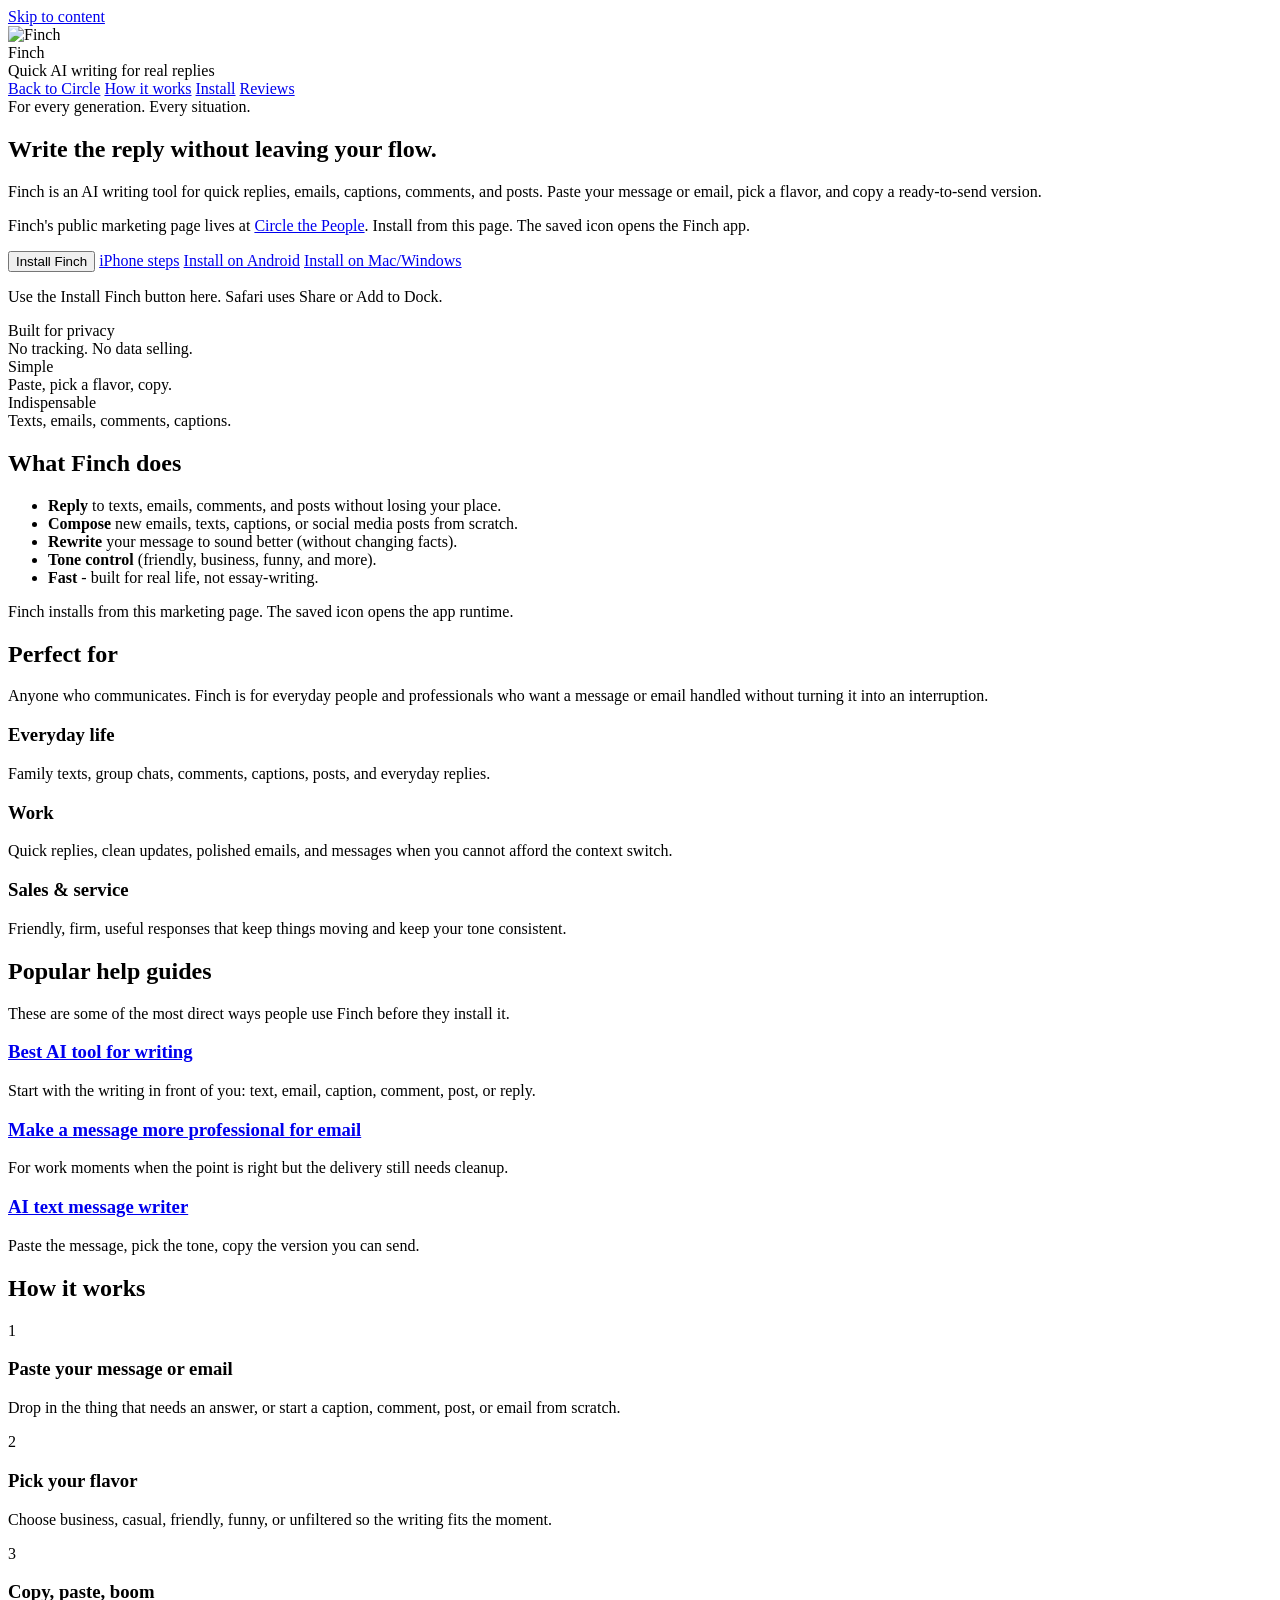
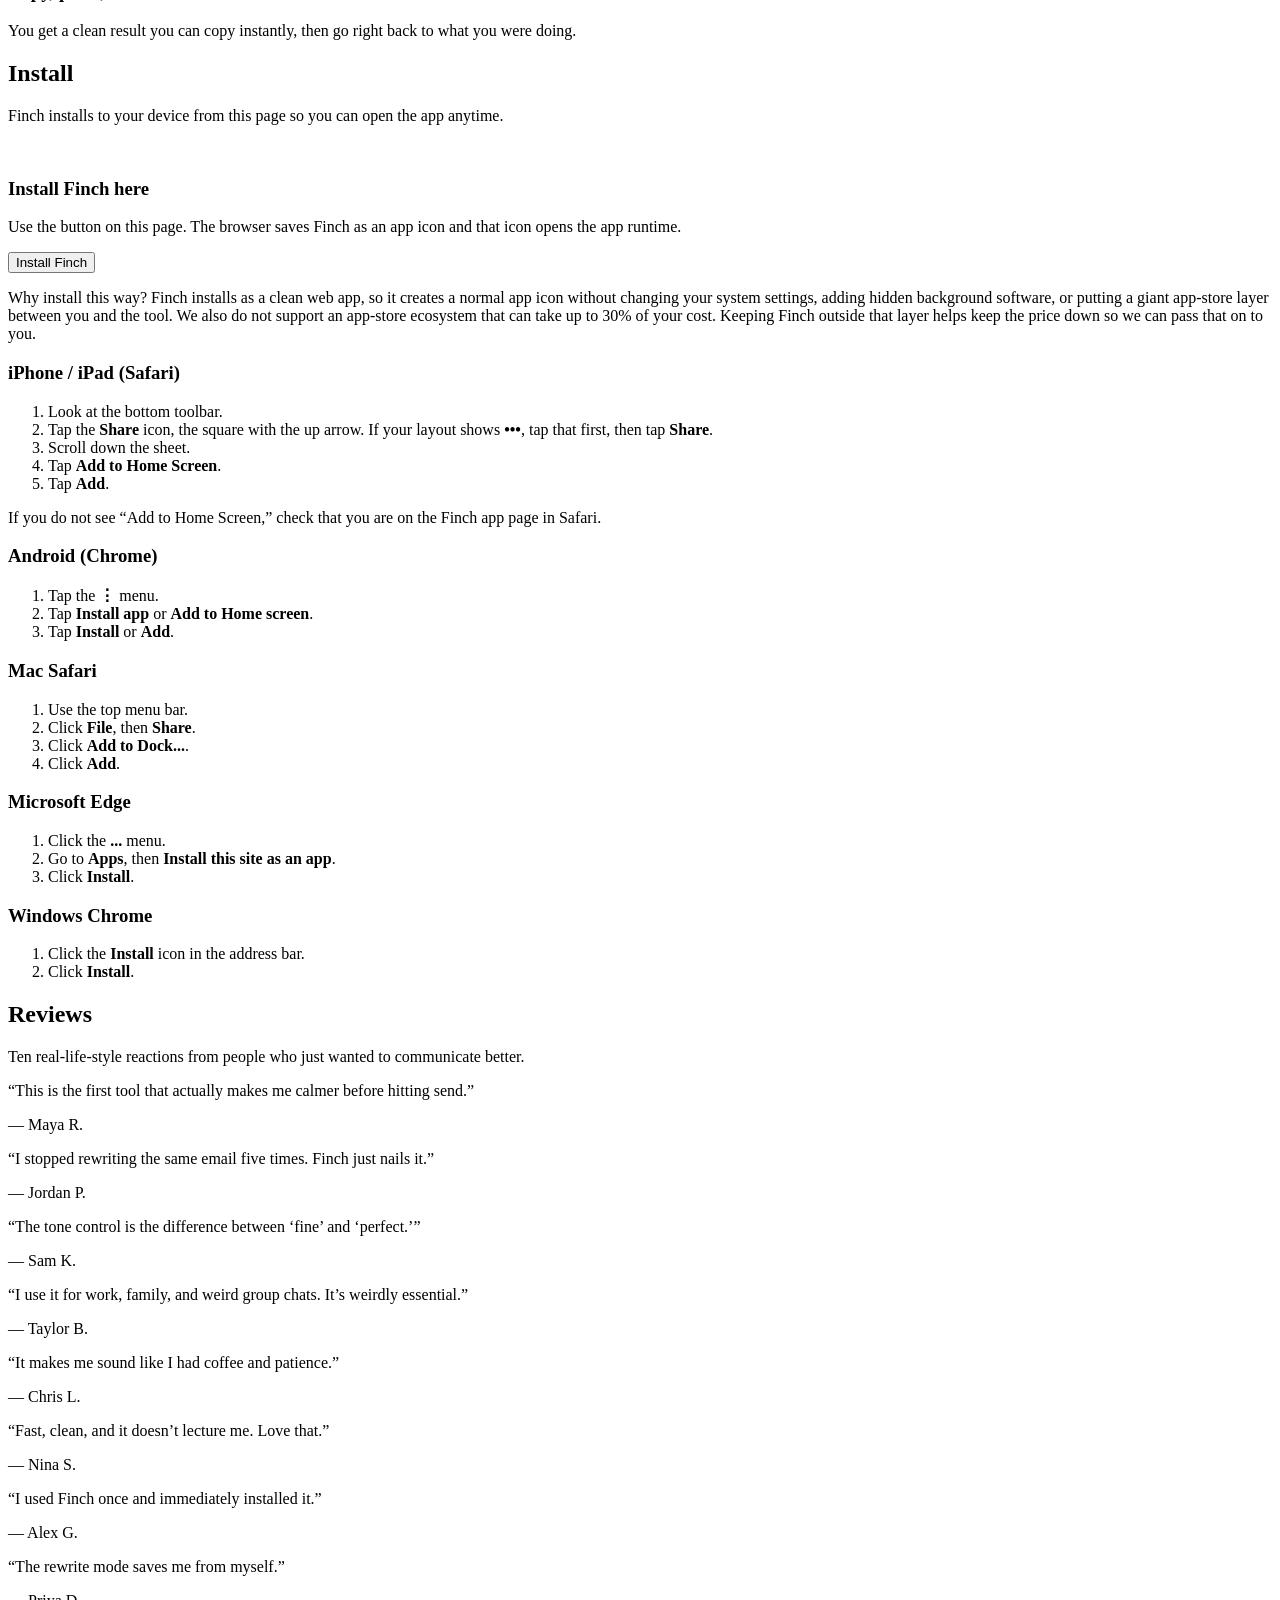
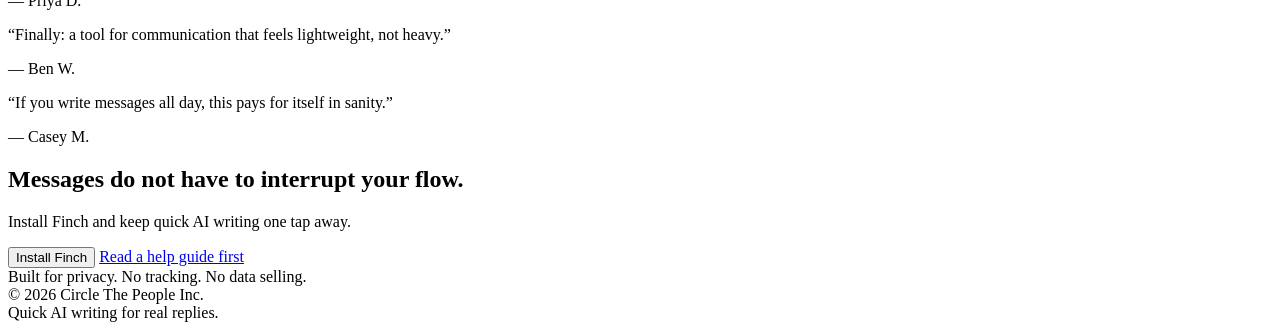
==== commit 8e270a65: "Install Finch from marketing page" ====
--- a/pages/index.html
+++ b/pages/index.html
@@ -11,11 +11,22 @@
 
   <!-- PWA -->
   <meta name="theme-color" content="#2DCBB7" />
+  <meta name="apple-mobile-web-app-capable" content="yes" />
+  <meta name="apple-mobile-web-app-title" content="Finch" />
+  <meta name="apple-mobile-web-app-status-bar-style" content="black-translucent" />
   <link rel="manifest" href="/site.webmanifest" />
 
   <!-- Icons (adjust filenames only if yours differ) -->
   <link rel="icon" href="/favicon.ico" />
   <link rel="apple-touch-icon" href="/apple-touch-icon.png" />
+  <link rel="apple-touch-startup-image" href="/splash/iphone-13-14-15.png" media="screen and (device-width: 390px) and (device-height: 844px) and (-webkit-device-pixel-ratio: 3) and (orientation: portrait)" />
+  <link rel="apple-touch-startup-image" href="/splash/iphone-pro-max.png" media="screen and (device-width: 430px) and (device-height: 932px) and (-webkit-device-pixel-ratio: 3) and (orientation: portrait)" />
+  <link rel="apple-touch-startup-image" href="/splash/iphone-14-pro.png" media="screen and (device-width: 393px) and (device-height: 852px) and (-webkit-device-pixel-ratio: 3) and (orientation: portrait)" />
+  <link rel="apple-touch-startup-image" href="/splash/iphone-11-pro-max.png" media="screen and (device-width: 414px) and (device-height: 896px) and (-webkit-device-pixel-ratio: 3) and (orientation: portrait)" />
+  <link rel="apple-touch-startup-image" href="/splash/iphone-11.png" media="screen and (device-width: 414px) and (device-height: 896px) and (-webkit-device-pixel-ratio: 2) and (orientation: portrait)" />
+  <link rel="apple-touch-startup-image" href="/splash/iphone-x.png" media="screen and (device-width: 375px) and (device-height: 812px) and (-webkit-device-pixel-ratio: 3) and (orientation: portrait)" />
+  <link rel="apple-touch-startup-image" href="/splash/ipad-portrait.png" media="screen and (device-width: 768px) and (device-height: 1024px) and (-webkit-device-pixel-ratio: 2) and (orientation: portrait)" />
+  <link rel="apple-touch-startup-image" href="/splash/ipad-pro-portrait.png" media="screen and (device-width: 1024px) and (device-height: 1366px) and (-webkit-device-pixel-ratio: 2) and (orientation: portrait)" />
 
   <!-- Social -->
   <meta property="og:title" content="Finch — AI Writing for Messages, Emails, and Replies" />
@@ -84,14 +95,18 @@
 </p>
           <p class="heroSub">
             Finch's public marketing page lives at <a href="https://circlethepeople.com/finch/">Circle the People</a>.
-            This page stays available for installation.
+            Install from this page. The saved icon opens the Finch app.
           </p>
 
           <div class="ctaRow">
-            <a class="btn btnPrimary" href="#install-ios">Install on iPhone/iPad</a>
+            <button class="btn btnPrimary" type="button" data-install-action>Install Finch</button>
+            <a class="btn btnGhost" href="#install-ios">iPhone steps</a>
             <a class="btn btnGhost" href="#install-android">Install on Android</a>
             <a class="btn btnGhost" href="#install-desktop">Install on Mac/Windows</a>
           </div>
+          <p class="installTrustNote" data-install-status>
+            Use the Install Finch button here. Safari uses Share or Add to Dock.
+          </p>
 
           <div class="trustRow">
             <div class="trustItem">
@@ -121,7 +136,7 @@
           </ul>
 
           <div class="note">
-            Finch is install-only. This page is the installer and instructions.
+            Finch installs from this marketing page. The saved icon opens the app runtime.
           </div>
         </div>
       </div>
@@ -205,9 +220,16 @@
       <div class="wrap">
         <h2 class="sectionTitle">Install</h2>
         <p class="sectionSub">
-          Finch installs to your device so you can open anytime.
-          Pick your device below.
+          Finch installs to your device from this page so you can open the app anytime.
         </p>
+        <div class="installFeature">
+          <img src="/icon-512.png" alt="" />
+          <div>
+            <h3>Install Finch here</h3>
+            <p>Use the button on this page. The browser saves Finch as an app icon and that icon opens the app runtime.</p>
+            <button class="btn btnPrimary" type="button" data-install-action>Install Finch</button>
+          </div>
+        </div>
         <p class="installTrustNote">
           Why install this way? Finch installs as a clean web app, so it creates a normal app icon
           without changing your system settings, adding hidden background software, or putting a
@@ -298,7 +320,7 @@
         <h2>Messages do not have to interrupt your flow.</h2>
         <p>Install Finch and keep quick AI writing one tap away.</p>
         <div class="ctaRow">
-          <a class="btn btnPrimary" href="#install">Install Finch</a>
+          <button class="btn btnPrimary" type="button" data-install-action>Install Finch</button>
           <a class="btn btnGhost" href="https://help.circlethepeople.com/best-ai-tool-for-writing">Read a help guide first</a>
         </div>
         <div class="privacyLine">Built for privacy. No tracking. No data selling.</div>
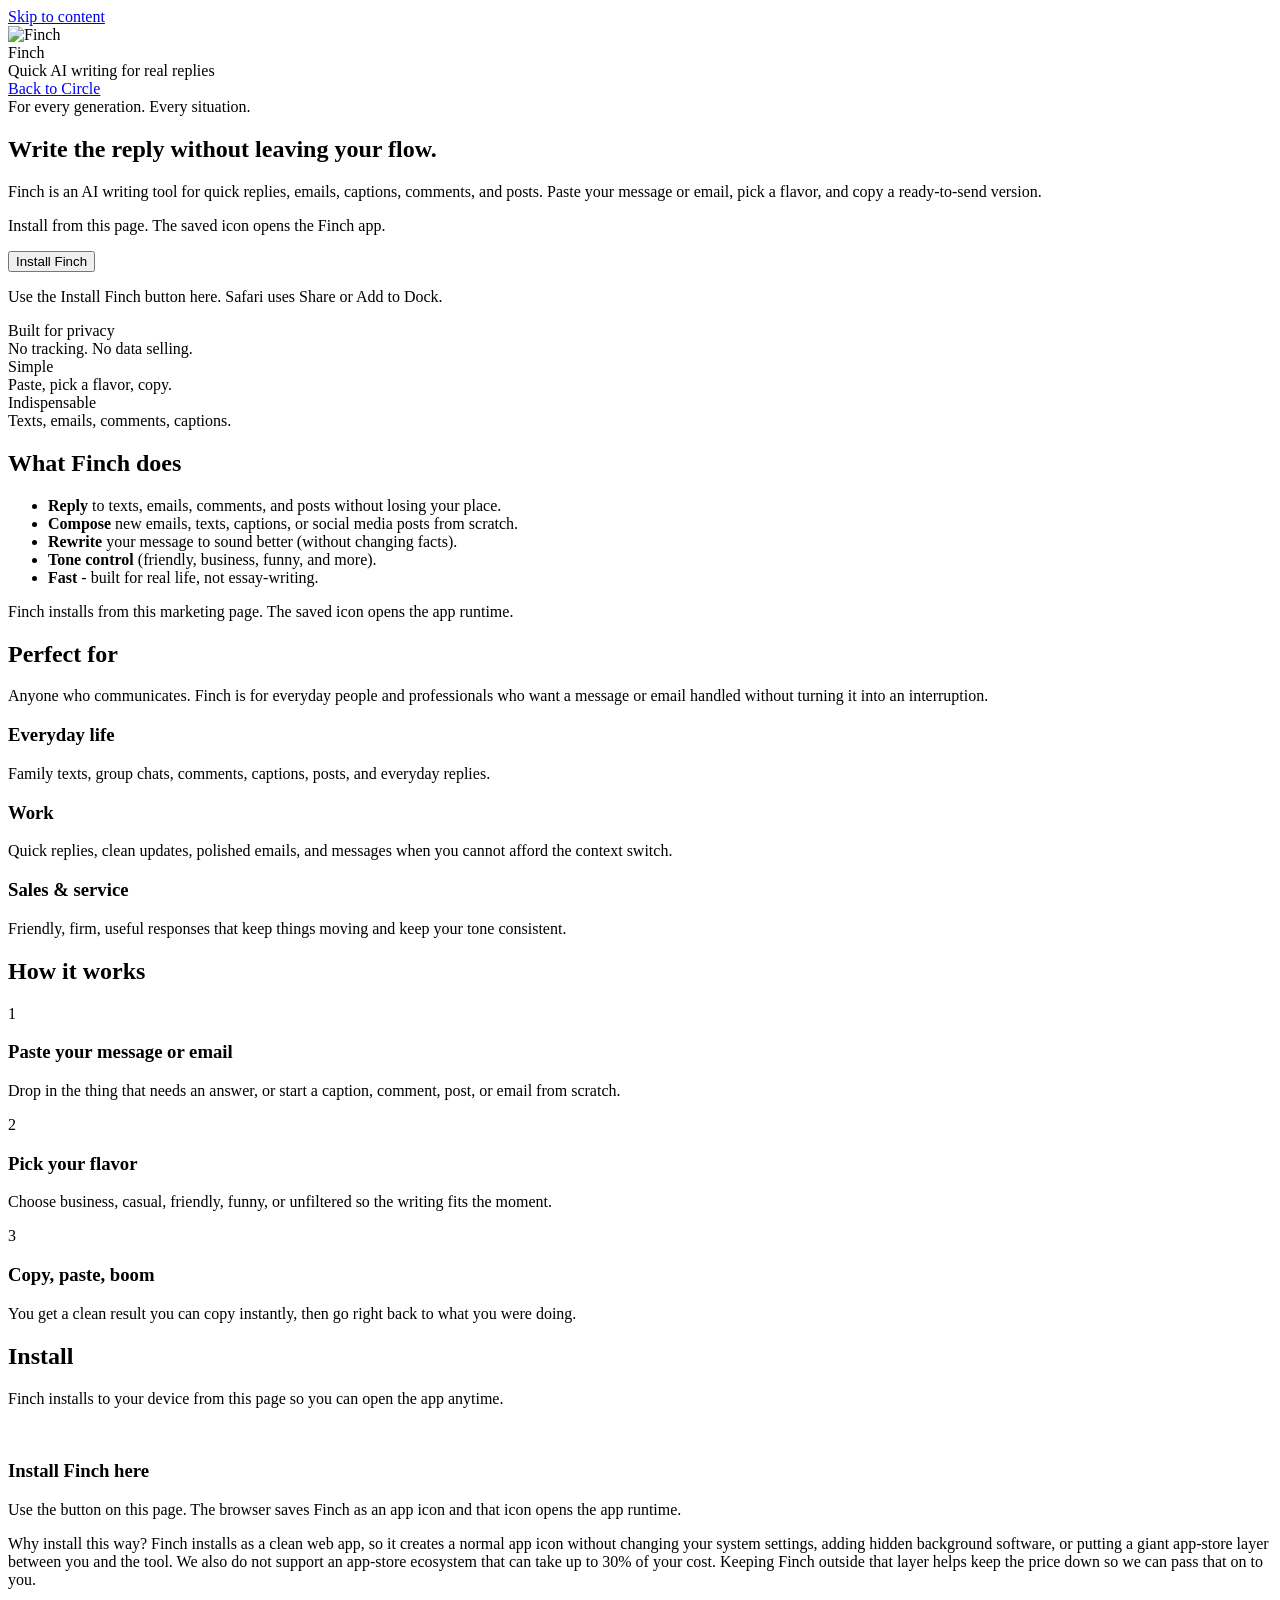
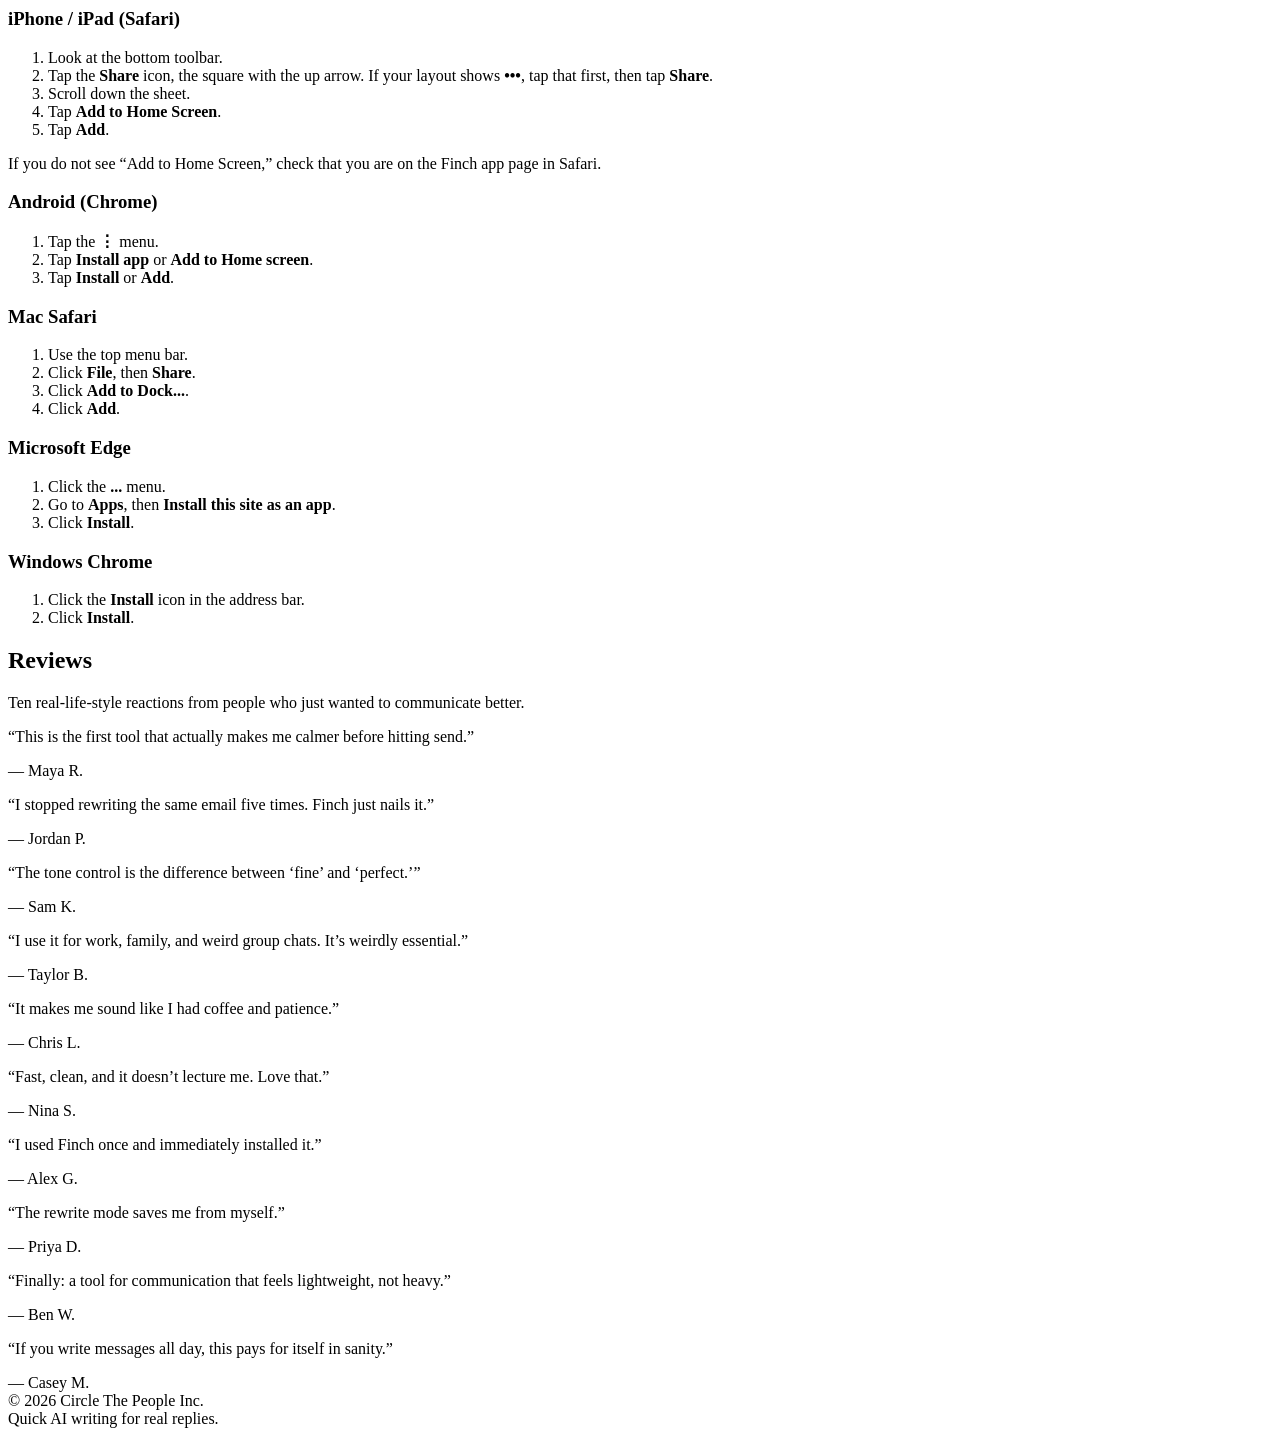
==== commit 894debd9: "Lock Finch install shell to exact PWA path" ====
--- a/pages/index.html
+++ b/pages/index.html
@@ -7,7 +7,7 @@
   <title>Finch — AI Writing for Messages, Emails, and Replies</title>
   <meta name="description" content="Finch is an AI writing tool for quick replies, emails, captions, comments, and posts. Paste your message or email, pick a flavor, and copy a ready-to-send version." />
   <meta name="robots" content="noindex, follow, noarchive" />
-  <link rel="canonical" href="https://circlethepeople.com/finch/" />
+  <link rel="canonical" href="https://finchisacinch.com/" />
 
   <!-- PWA -->
   <meta name="theme-color" content="#2DCBB7" />
@@ -32,7 +32,9 @@
   <meta property="og:title" content="Finch — AI Writing for Messages, Emails, and Replies" />
   <meta property="og:description" content="Write quick replies, emails, captions, comments, and posts without leaving your flow." />
   <meta property="og:type" content="website" />
-  <meta property="og:url" content="https://circlethepeople.com/finch/" />
+  <meta property="og:url" content="https://finchisacinch.com/" />
+  <meta property="og:image" content="https://finchisacinch.com/finch-screenshot.png" />
+  <meta name="twitter:card" content="summary_large_image" />
 
   <script type="application/ld+json">
     {
@@ -41,7 +43,7 @@
       "name": "Finch",
       "applicationCategory": "CommunicationApplication",
       "operatingSystem": "Web",
-      "url": "https://circlethepeople.com/finch/",
+      "url": "https://finchisacinch.com/",
       "installUrl": "https://finchisacinch.com/#install",
       "description": "Finch is an AI writing tool for quick replies, emails, captions, comments, and posts. Paste your message or email, pick a flavor, and copy a ready-to-send version.",
       "sameAs": [
@@ -75,9 +77,6 @@
 
       <nav class="siteNav">
         <a href="https://circlethepeople.com/" class="navLink navLinkHome">Back to Circle</a>
-        <a href="#how" class="navLink">How it works</a>
-        <a href="#install" class="navLink">Install</a>
-        <a href="#reviews" class="navLink">Reviews</a>
       </nav>
     </div>
   </header>
@@ -94,15 +93,11 @@
   Finch is an AI writing tool for quick replies, emails, captions, comments, and posts. Paste your message or email, pick a flavor, and copy a ready-to-send version.
 </p>
           <p class="heroSub">
-            Finch's public marketing page lives at <a href="https://circlethepeople.com/finch/">Circle the People</a>.
             Install from this page. The saved icon opens the Finch app.
           </p>
 
           <div class="ctaRow">
             <button class="btn btnPrimary" type="button" data-install-action>Install Finch</button>
-            <a class="btn btnGhost" href="#install-ios">iPhone steps</a>
-            <a class="btn btnGhost" href="#install-android">Install on Android</a>
-            <a class="btn btnGhost" href="#install-desktop">Install on Mac/Windows</a>
           </div>
           <p class="installTrustNote" data-install-status>
             Use the Install Finch button here. Safari uses Share or Add to Dock.
@@ -166,30 +161,6 @@
           </div>
         </div>
       </section>
-
-    <section class="section" aria-labelledby="help-guides">
-      <div class="wrap">
-        <h2 class="sectionTitle" id="help-guides">Popular help guides</h2>
-        <p class="sectionSub">
-          These are some of the most direct ways people use Finch before they install it.
-        </p>
-
-        <div class="grid3">
-          <div class="tile">
-            <h3><a href="https://help.circlethepeople.com/best-ai-tool-for-writing">Best AI tool for writing</a></h3>
-            <p>Start with the writing in front of you: text, email, caption, comment, post, or reply.</p>
-          </div>
-          <div class="tile">
-            <h3><a href="https://help.circlethepeople.com/make-message-more-professional-for-email">Make a message more professional for email</a></h3>
-            <p>For work moments when the point is right but the delivery still needs cleanup.</p>
-          </div>
-          <div class="tile">
-            <h3><a href="https://help.circlethepeople.com/ai-text-message-writer">AI text message writer</a></h3>
-            <p>Paste the message, pick the tone, copy the version you can send.</p>
-          </div>
-        </div>
-      </div>
-    </section>
 
     <!-- HOW IT WORKS -->
     <section class="section" id="how">
@@ -227,7 +198,6 @@
           <div>
             <h3>Install Finch here</h3>
             <p>Use the button on this page. The browser saves Finch as an app icon and that icon opens the app runtime.</p>
-            <button class="btn btnPrimary" type="button" data-install-action>Install Finch</button>
           </div>
         </div>
         <p class="installTrustNote">
@@ -314,19 +284,21 @@
       </div>
     </section>
 
-    <!-- FINAL CTA -->
-    <section class="finalCta">
-      <div class="wrap finalCtaInner">
-        <h2>Messages do not have to interrupt your flow.</h2>
-        <p>Install Finch and keep quick AI writing one tap away.</p>
-        <div class="ctaRow">
-          <button class="btn btnPrimary" type="button" data-install-action>Install Finch</button>
-          <a class="btn btnGhost" href="https://help.circlethepeople.com/best-ai-tool-for-writing">Read a help guide first</a>
-        </div>
-        <div class="privacyLine">Built for privacy. No tracking. No data selling.</div>
-      </div>
-    </section>
   </main>
+
+  <dialog id="installSheet" class="installSheet" aria-labelledby="installSheetTitle">
+    <form method="dialog" class="installSheetCard">
+      <button class="installSheetClose" type="submit" aria-label="Close install instructions">Close</button>
+      <p class="eyebrow">Install Finch</p>
+      <h2 id="installSheetTitle">Use your browser install control.</h2>
+      <ol>
+        <li>Stay on this Finch install page.</li>
+        <li>Use the browser install prompt, install icon, Add to Dock, or Add to Home Screen.</li>
+        <li>Open Finch from the saved app icon. It opens the Finch app runtime.</li>
+      </ol>
+      <p>The Finch icon opens <strong>finchisacinch.com/app?source=pwa</strong>.</p>
+    </form>
+  </dialog>
 
   <footer class="siteFooter">
     <div class="wrap footerInner">
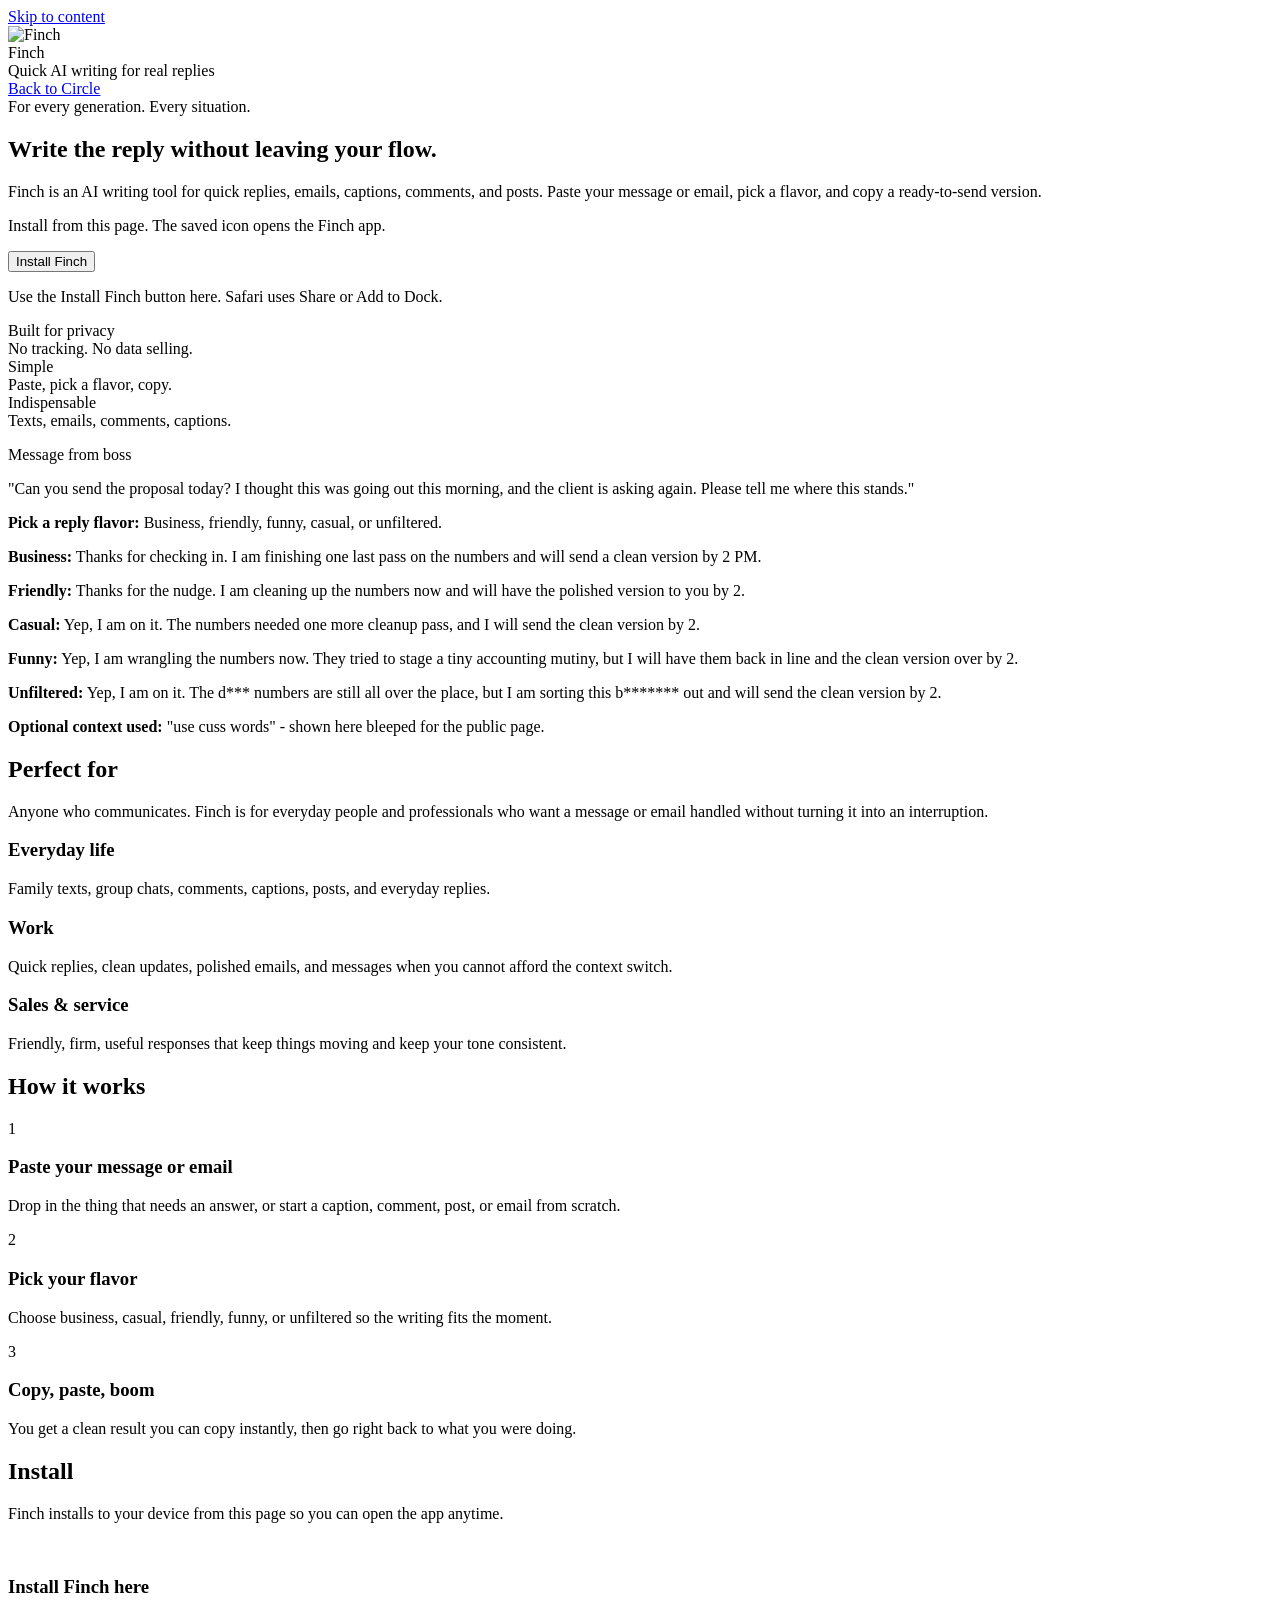
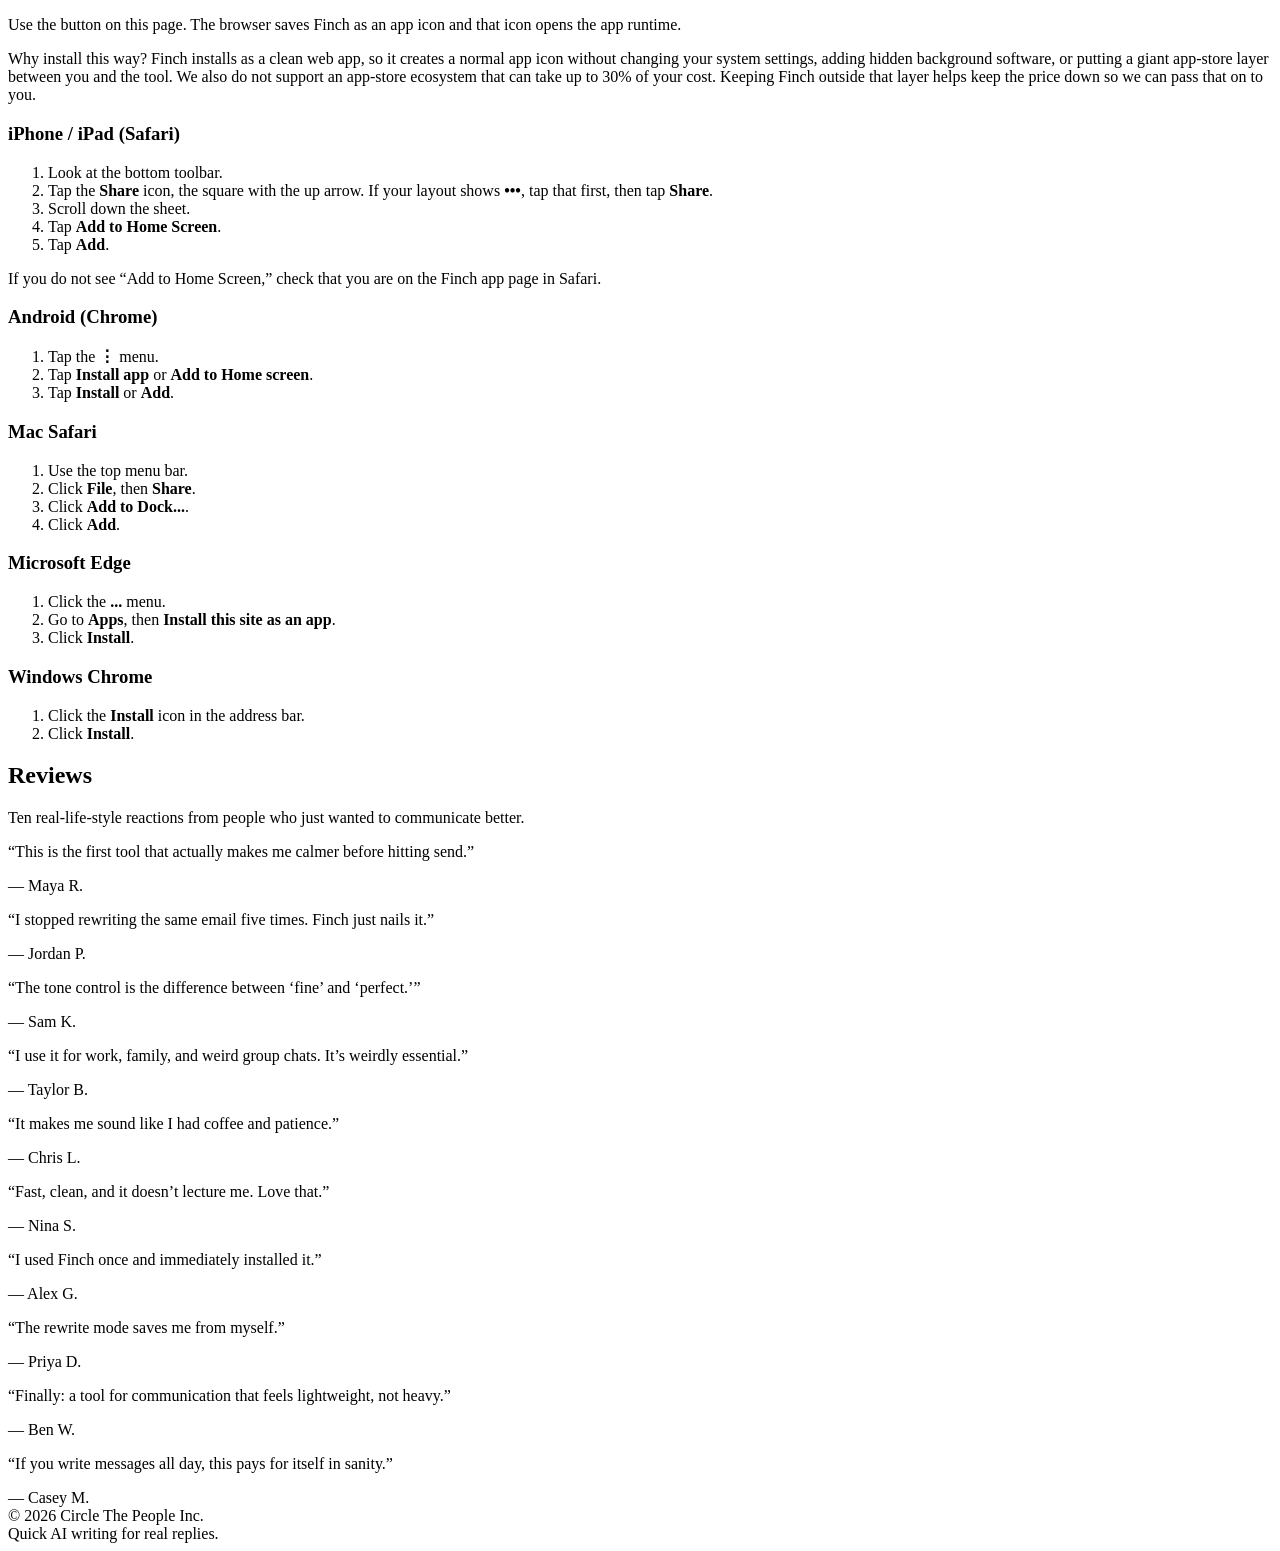
==== commit 4313d98f: "Improve Finch marketing reply example" ====
--- a/pages/index.html
+++ b/pages/index.html
@@ -119,19 +119,19 @@
           </div>
         </div>
 
-        <!-- Right side: clean feature bullets (NO preview image) -->
-        <div class="heroCard">
-          <h2 class="cardTitle">What Finch does</h2>
-          <ul class="cleanList">
-            <li><strong>Reply</strong> to texts, emails, comments, and posts without losing your place.</li>
-            <li><strong>Compose</strong> new emails, texts, captions, or social media posts from scratch.</li>
-            <li><strong>Rewrite</strong> your message to sound better (without changing facts).</li>
-            <li><strong>Tone control</strong> (friendly, business, funny, and more).</li>
-            <li><strong>Fast</strong> - built for real life, not essay-writing.</li>
-          </ul>
-
-          <div class="note">
-            Finch installs from this marketing page. The saved icon opens the app runtime.
+        <div class="heroCard heroExampleCard" aria-label="Finch reply example">
+          <p class="exampleLabel">Message from boss</p>
+          <p class="exampleMessage">
+            "Can you send the proposal today? I thought this was going out this morning, and the client is asking again. Please tell me where this stands."
+          </p>
+          <div class="toneStack">
+            <p><strong>Pick a reply flavor:</strong> Business, friendly, funny, casual, or unfiltered.</p>
+            <p><strong>Business:</strong> Thanks for checking in. I am finishing one last pass on the numbers and will send a clean version by 2 PM.</p>
+            <p><strong>Friendly:</strong> Thanks for the nudge. I am cleaning up the numbers now and will have the polished version to you by 2.</p>
+            <p><strong>Casual:</strong> Yep, I am on it. The numbers needed one more cleanup pass, and I will send the clean version by 2.</p>
+            <p><strong>Funny:</strong> Yep, I am wrangling the numbers now. They tried to stage a tiny accounting mutiny, but I will have them back in line and the clean version over by 2.</p>
+            <p><strong>Unfiltered:</strong> Yep, I am on it. The d*** numbers are still all over the place, but I am sorting this b******* out and will send the clean version by 2.</p>
+            <p class="contextNote"><strong>Optional context used:</strong> "use cuss words" - shown here bleeped for the public page.</p>
           </div>
         </div>
       </div>
